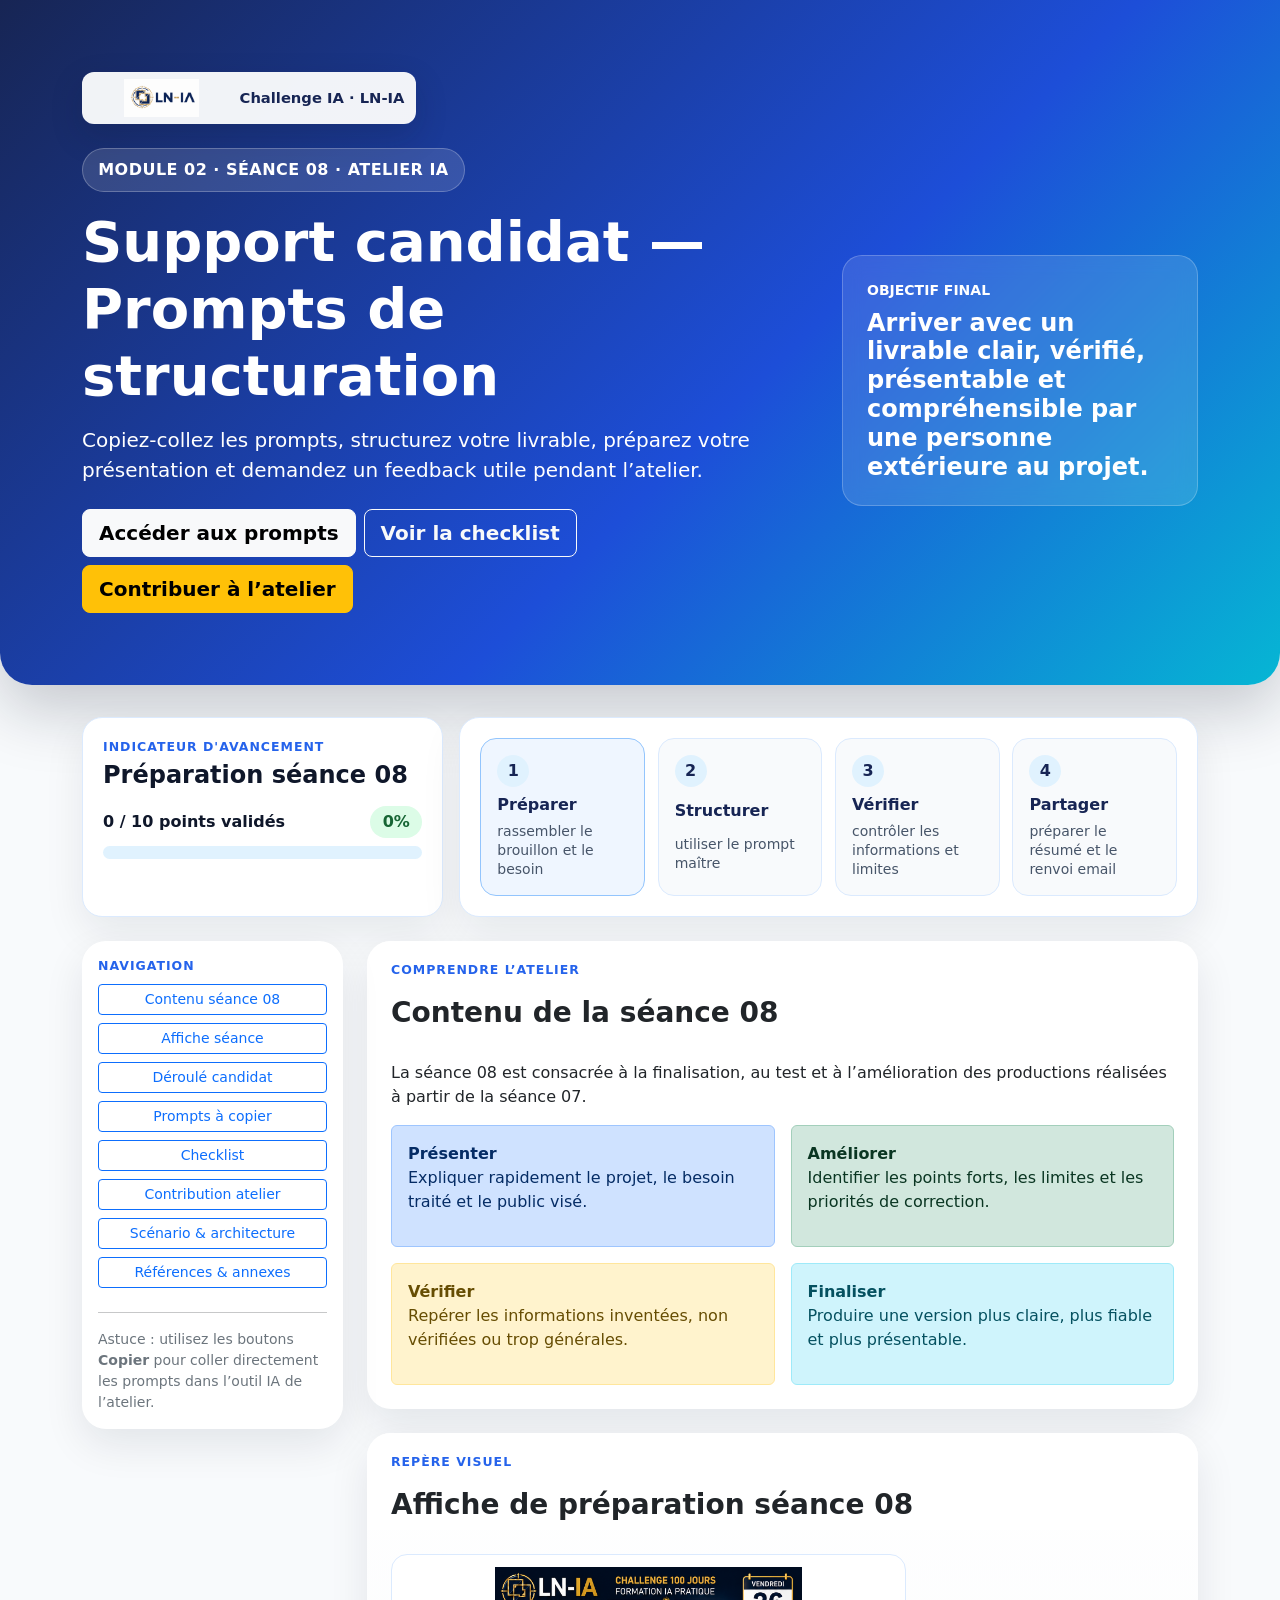
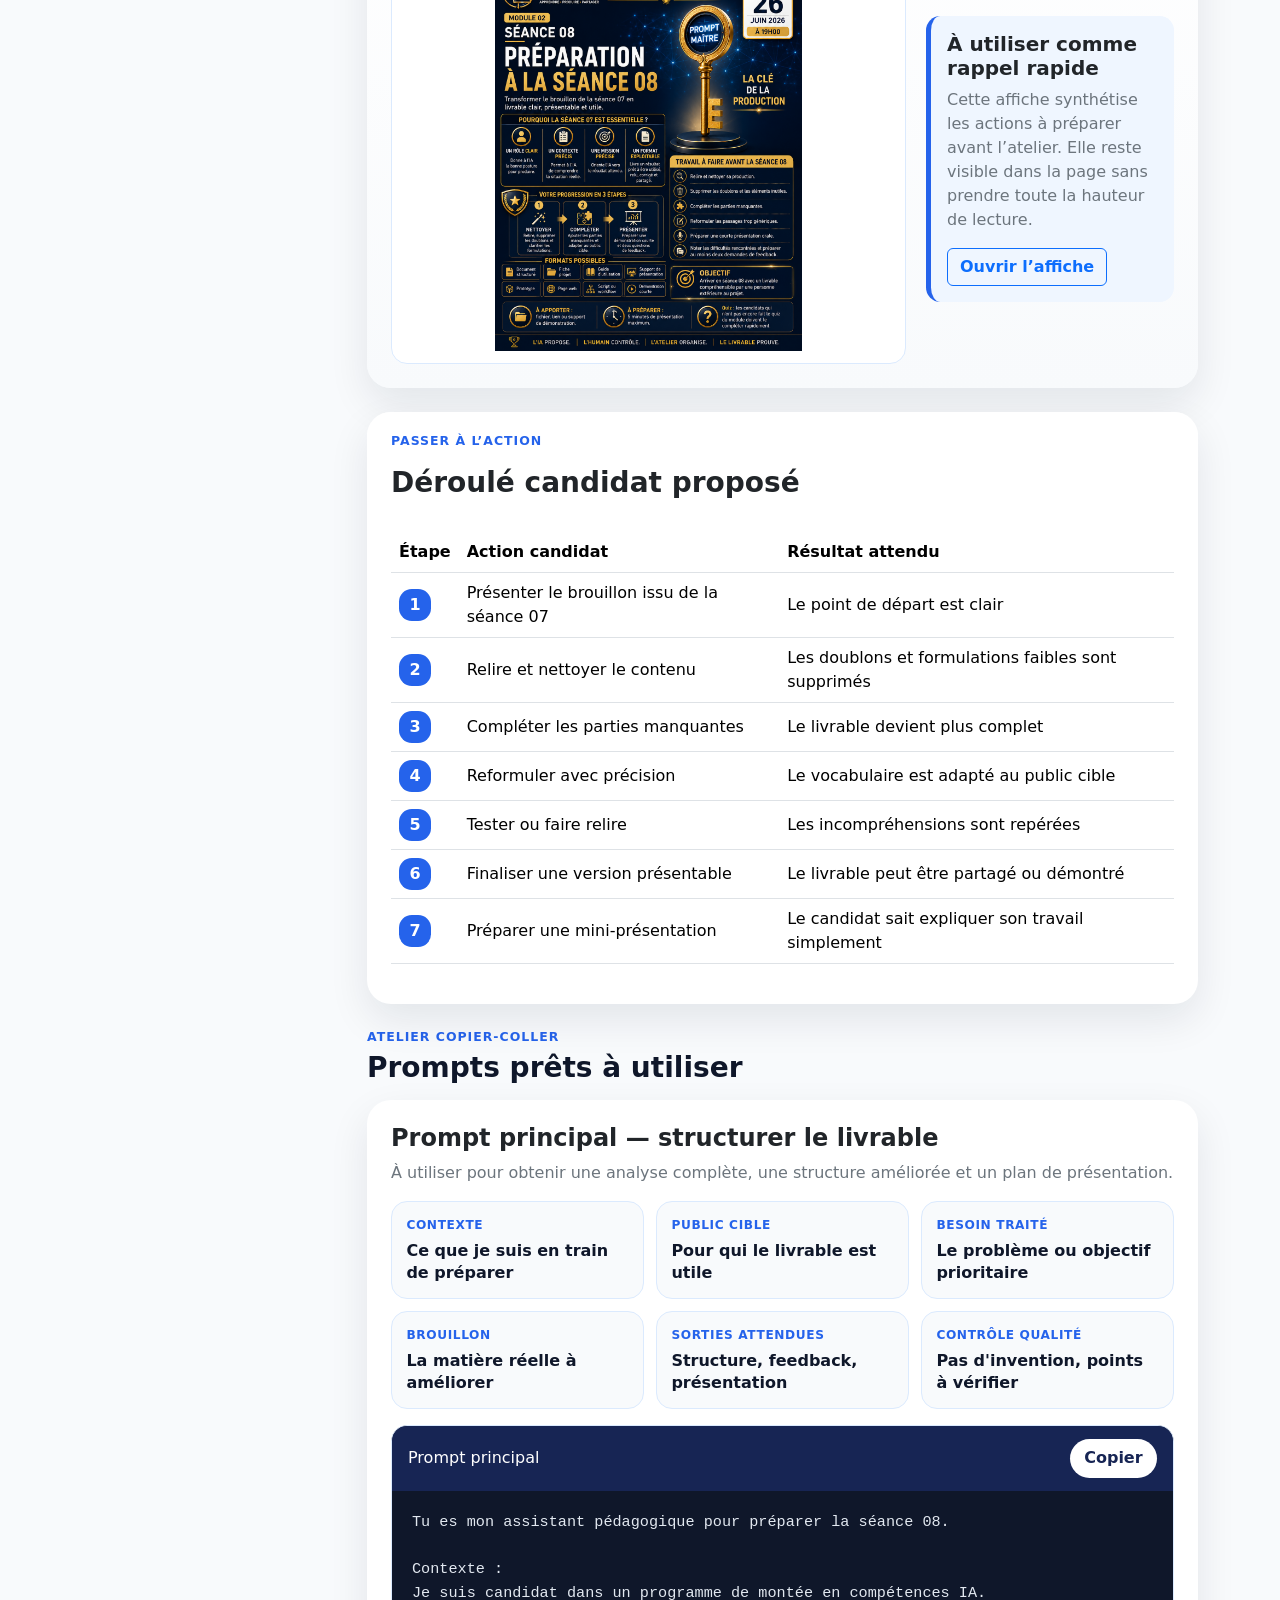
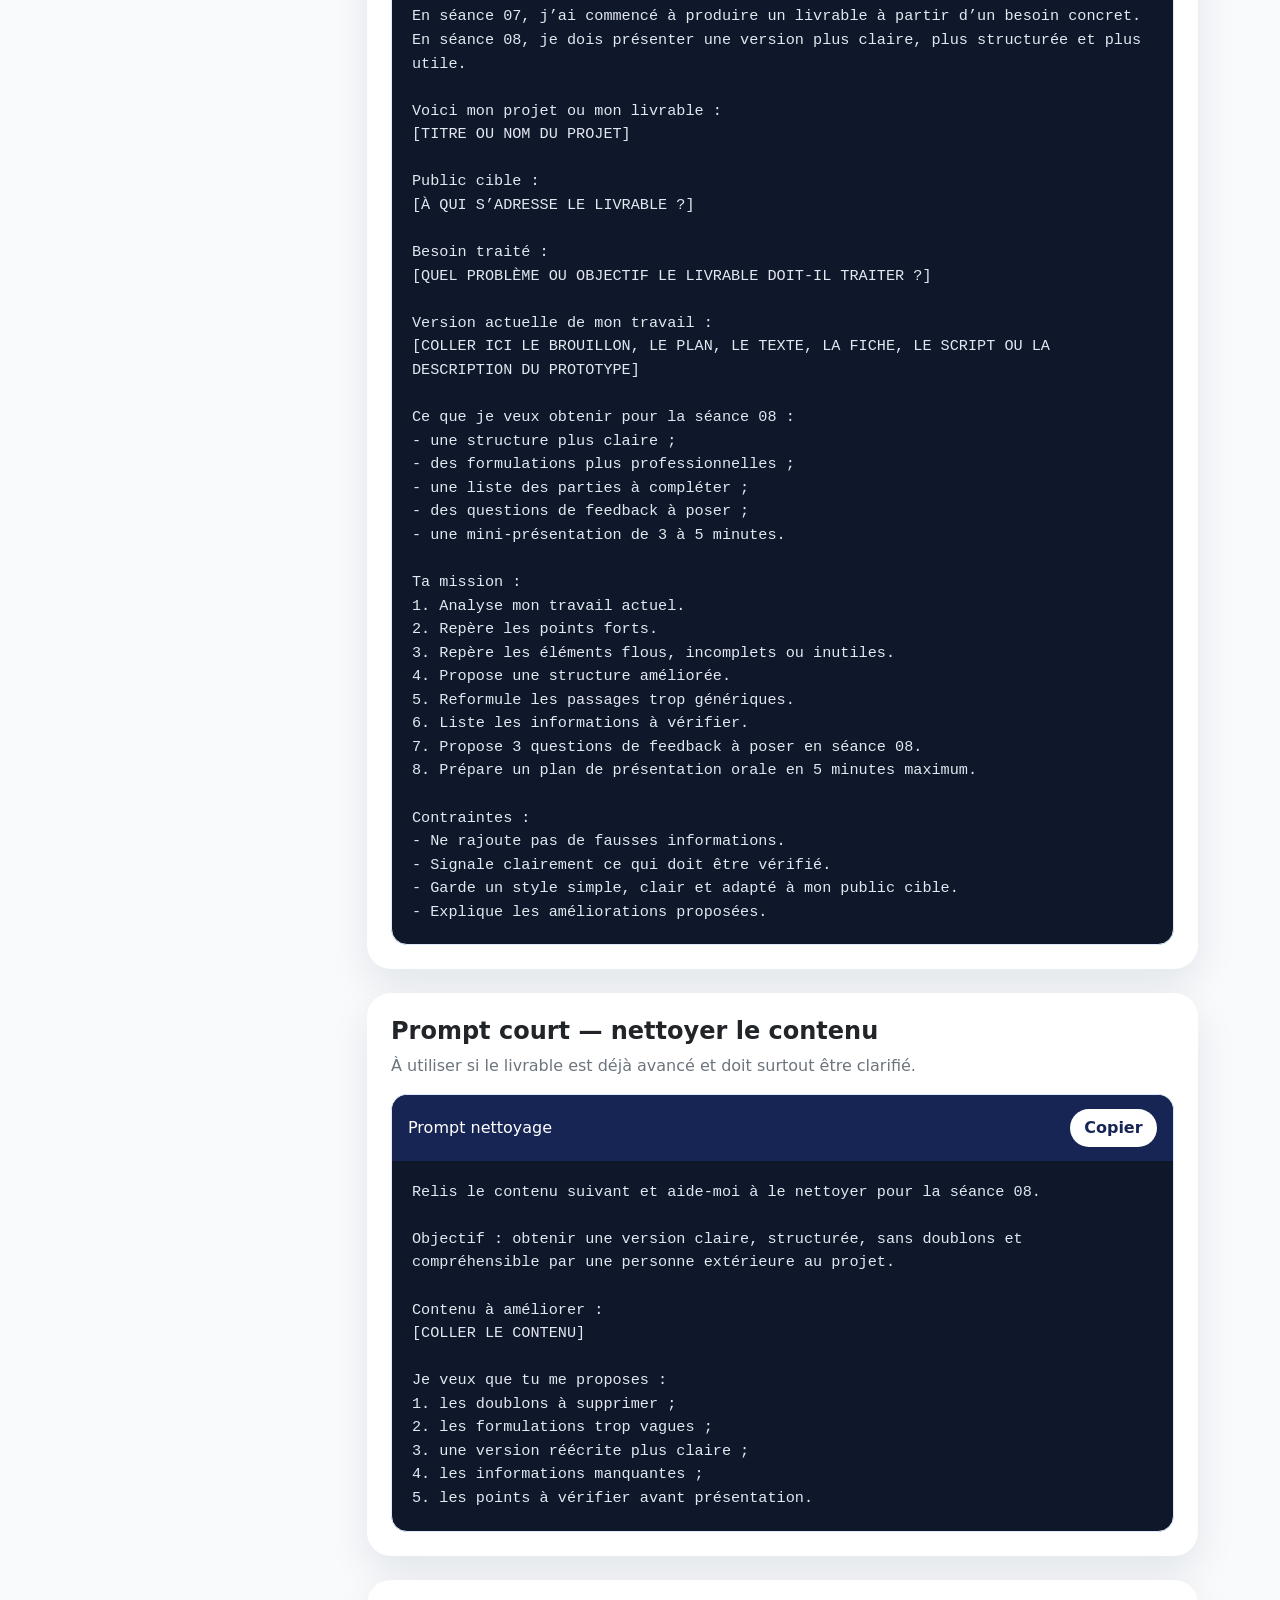
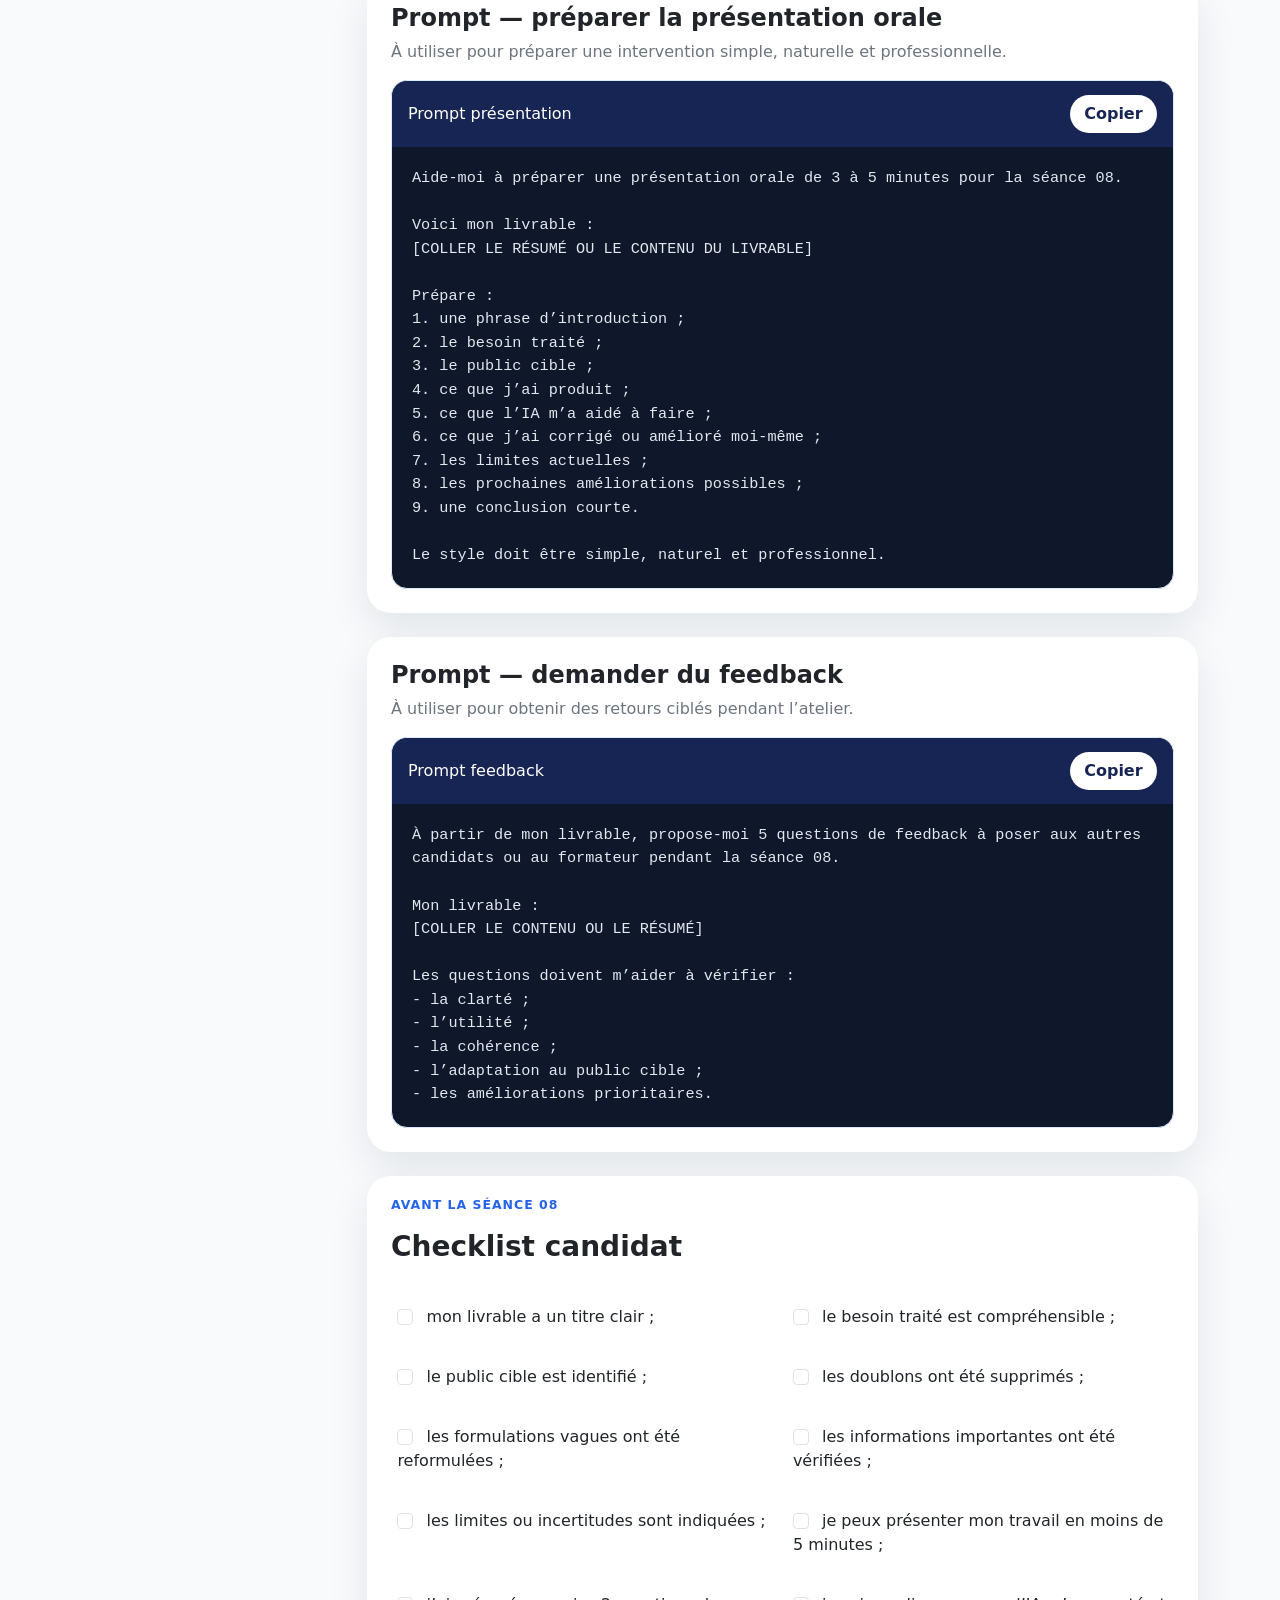
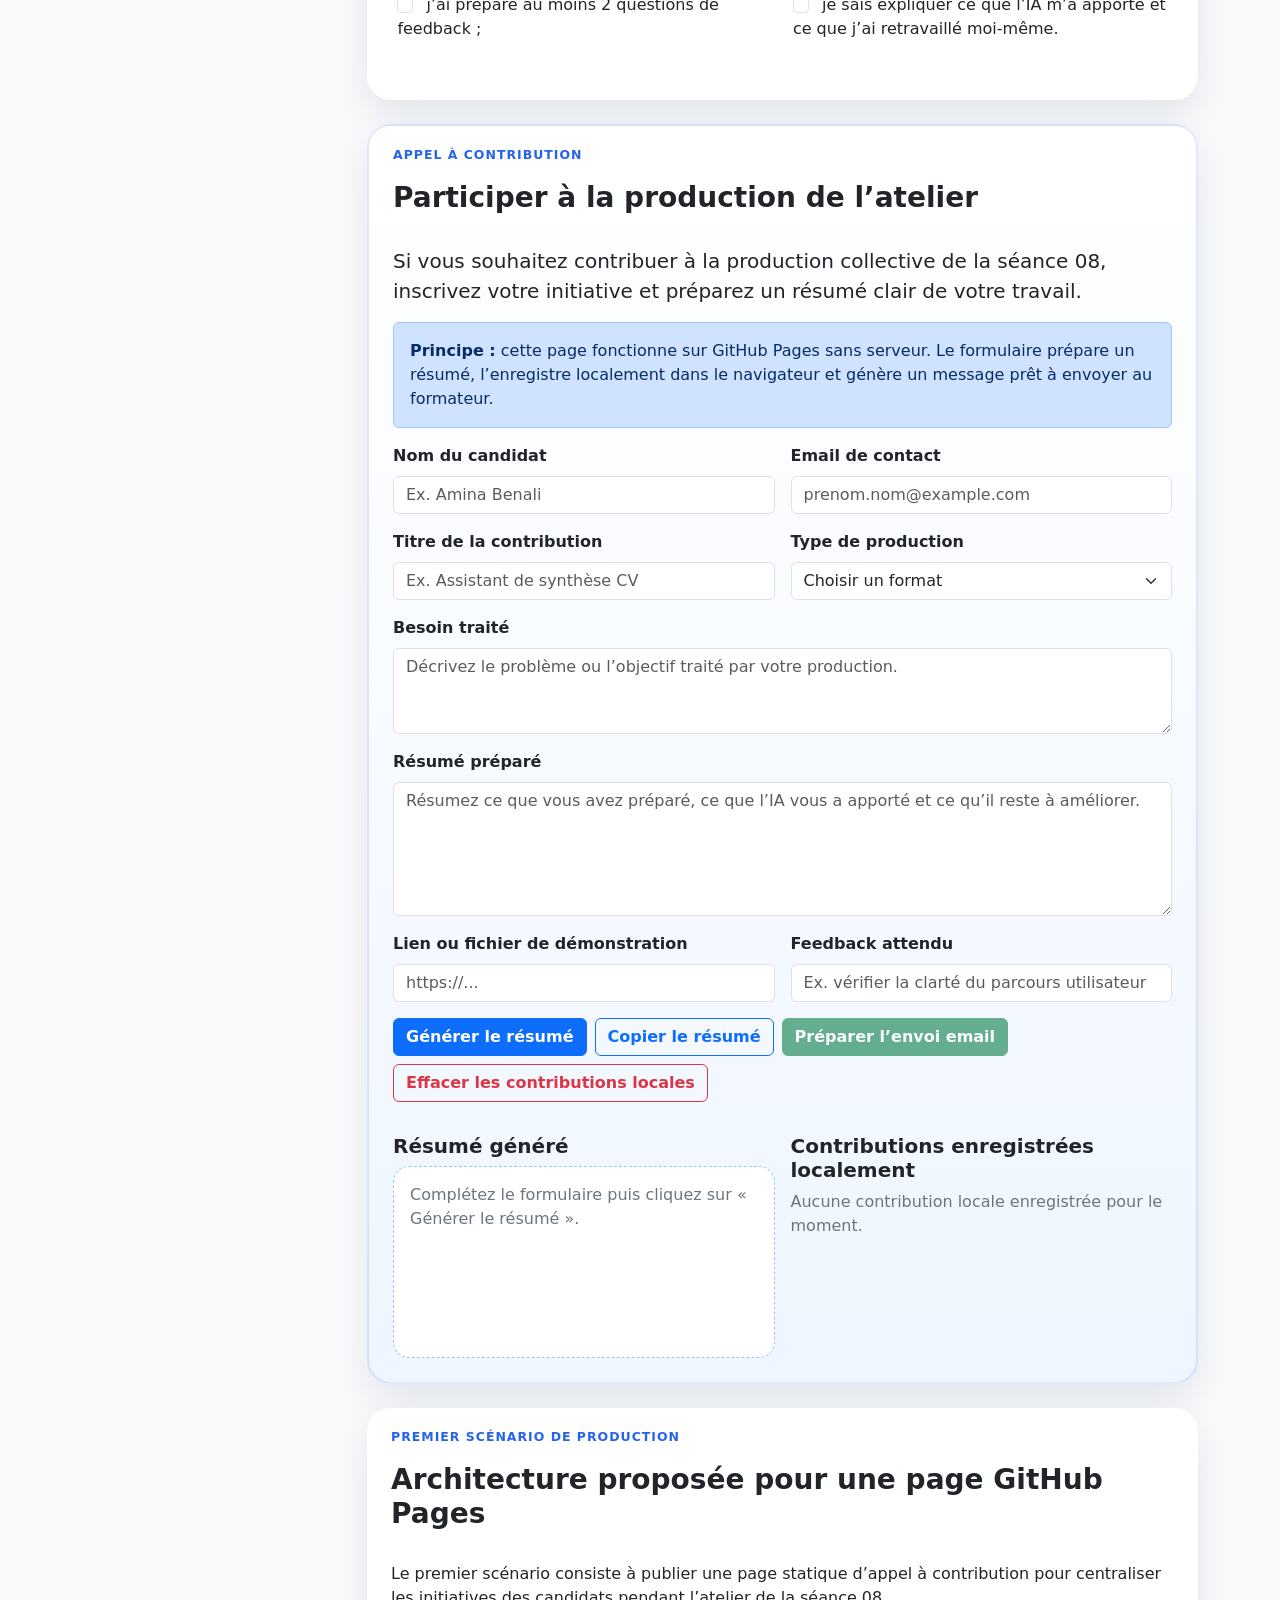
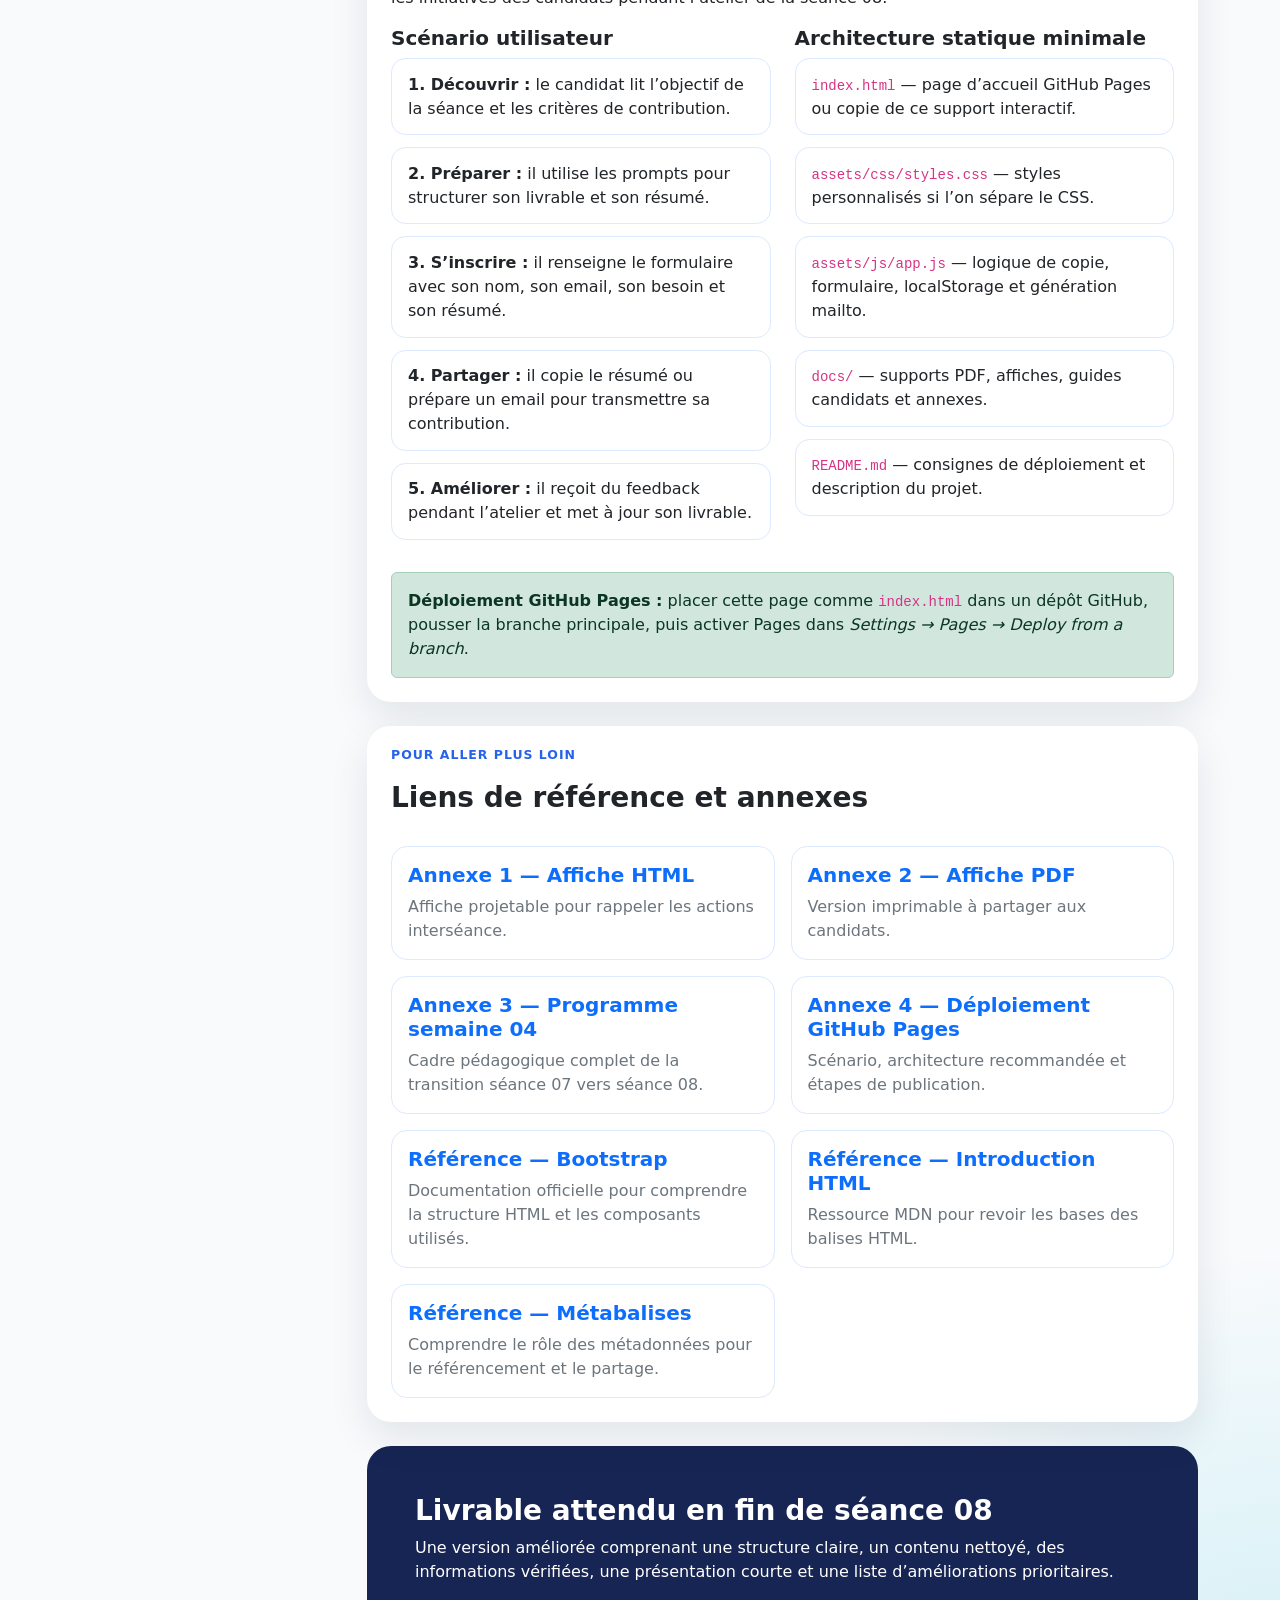
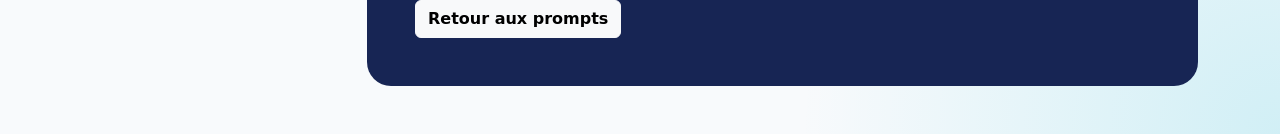
==== index.html @ cbd8a34f "Integre l'affiche dans le site" ====
<!doctype html>
<html lang="fr">
<head>
  <meta charset="utf-8">
  <meta name="viewport" content="width=device-width, initial-scale=1">
  <title>Support séance 08 — Prompts de structuration candidat</title>
  <meta name="description" content="Support candidat pour la séance 08 : prompts IA à copier-coller, checklist, déroulé de l’atelier, références et annexes pour structurer un livrable clair et présentable.">
  <meta name="keywords" content="séance 08, prompt IA, structuration candidat, atelier IA, livrable, pédagogie, Bootstrap, feedback, présentation orale">
  <meta name="author" content="Challenge IA — Programme pédagogique Module 02">
  <meta name="robots" content="index, follow">
  <meta property="og:title" content="Support séance 08 — Prompts de structuration candidat">
  <meta property="og:description" content="Prompts IA, boutons copier-coller, checklist et annexes pour préparer la séance 08.">
  <meta property="og:type" content="article">
  <meta property="og:locale" content="fr_FR">
  <meta name="twitter:card" content="summary_large_image">
  <meta name="theme-color" content="#172554">
  <link rel="canonical" href="index.html">
  <link href="https://cdn.jsdelivr.net/npm/bootstrap@5.3.3/dist/css/bootstrap.min.css" rel="stylesheet">
  <link rel="stylesheet" href="assets/css/styles.css">
</head>
<body>
  <header class="hero py-5 mb-5">
    <div class="container py-lg-4">
      <div class="brand-strip mb-4">
        <img class="brand-logo" src="assets/img/logo-LN-IA.png" alt="LN-IA">
        <span class="brand-label">Challenge IA · LN-IA</span>
      </div>
      <div class="row align-items-center g-4">
        <div class="col-lg-8">
          <span class="hero-badge mb-3">Module 02 · Séance 08 · Atelier IA</span>
          <h1 class="display-4 fw-black fw-bold mb-3">Support candidat — Prompts de structuration</h1>
          <p class="lead mb-4">Copiez-collez les prompts, structurez votre livrable, préparez votre présentation et demandez un feedback utile pendant l’atelier.</p>
          <div class="d-flex flex-wrap gap-2">
            <a class="btn btn-light btn-lg fw-bold" href="#prompts">Accéder aux prompts</a>
            <a class="btn btn-outline-light btn-lg fw-bold" href="#checklist">Voir la checklist</a>
            <a class="btn btn-warning btn-lg fw-bold" href="#contribution">Contribuer à l’atelier</a>
          </div>
        </div>
        <div class="col-lg-4">
          <div class="glass-card p-4">
            <p class="text-uppercase fw-bold small mb-2">Objectif final</p>
            <p class="h4 fw-bold mb-0">Arriver avec un livrable clair, vérifié, présentable et compréhensible par une personne extérieure au projet.</p>
          </div>
        </div>
      </div>
    </div>
  </header>

  <main class="container pb-5">
    <section class="progress-dashboard mb-4" aria-labelledby="progress-title">
      <div class="row g-3 align-items-stretch">
        <div class="col-lg-4">
          <div class="progress-panel h-100">
            <p class="section-kicker mb-1">Indicateur d'avancement</p>
            <h2 id="progress-title" class="h4 fw-bold mb-3">Préparation séance 08</h2>
            <div class="d-flex align-items-center justify-content-between gap-3 mb-2">
              <span class="fw-bold" id="progressLabel">0 / 10 points validés</span>
              <span class="progress-percent" id="progressPercent">0%</span>
            </div>
            <div class="progress" role="progressbar" aria-label="Progression checklist" aria-valuenow="0" aria-valuemin="0" aria-valuemax="100">
              <div class="progress-bar" id="progressBar" style="width: 0%"></div>
            </div>
          </div>
        </div>
        <div class="col-lg-8">
          <div class="milestone-grid h-100">
            <div class="milestone-card is-active">
              <span>1</span>
              <strong>Préparer</strong>
              <small>rassembler le brouillon et le besoin</small>
            </div>
            <div class="milestone-card">
              <span>2</span>
              <strong>Structurer</strong>
              <small>utiliser le prompt maître</small>
            </div>
            <div class="milestone-card">
              <span>3</span>
              <strong>Vérifier</strong>
              <small>contrôler les informations et limites</small>
            </div>
            <div class="milestone-card">
              <span>4</span>
              <strong>Partager</strong>
              <small>préparer le résumé et le renvoi email</small>
            </div>
          </div>
        </div>
      </div>
    </section>

    <div class="row g-4">
      <aside class="col-lg-3">
        <nav class="sticky-nav card section-card p-3" aria-label="Navigation du support">
          <p class="section-kicker mb-2">Navigation</p>
          <a class="btn btn-sm btn-outline-primary w-100 mb-2" href="#contenu">Contenu séance 08</a>
          <a class="btn btn-sm btn-outline-primary w-100 mb-2" href="#affiche">Affiche séance</a>
          <a class="btn btn-sm btn-outline-primary w-100 mb-2" href="#deroule">Déroulé candidat</a>
          <a class="btn btn-sm btn-outline-primary w-100 mb-2" href="#prompts">Prompts à copier</a>
          <a class="btn btn-sm btn-outline-primary w-100 mb-2" href="#checklist">Checklist</a>
          <a class="btn btn-sm btn-outline-primary w-100 mb-2" href="#contribution">Contribution atelier</a>
          <a class="btn btn-sm btn-outline-primary w-100 mb-2" href="#architecture">Scénario & architecture</a>
          <a class="btn btn-sm btn-outline-primary w-100 mb-2" href="#annexes">Références & annexes</a>
          <hr>
          <p class="small text-secondary mb-0">Astuce : utilisez les boutons <strong>Copier</strong> pour coller directement les prompts dans l’outil IA de l’atelier.</p>
        </nav>
      </aside>

      <div class="col-lg-9">
        <section id="contenu" class="card section-card mb-4">
          <div class="card-header">
            <p class="section-kicker">Comprendre l’atelier</p>
            <h2 class="h3 fw-bold">Contenu de la séance 08</h2>
          </div>
          <div class="card-body p-4">
            <p>La séance 08 est consacrée à la finalisation, au test et à l’amélioration des productions réalisées à partir de la séance 07.</p>
            <div class="row g-3">
              <div class="col-md-6"><div class="alert alert-primary h-100"><strong>Présenter</strong><br>Expliquer rapidement le projet, le besoin traité et le public visé.</div></div>
              <div class="col-md-6"><div class="alert alert-success h-100"><strong>Améliorer</strong><br>Identifier les points forts, les limites et les priorités de correction.</div></div>
              <div class="col-md-6"><div class="alert alert-warning h-100"><strong>Vérifier</strong><br>Repérer les informations inventées, non vérifiées ou trop générales.</div></div>
              <div class="col-md-6"><div class="alert alert-info h-100"><strong>Finaliser</strong><br>Produire une version plus claire, plus fiable et plus présentable.</div></div>
            </div>
          </div>
        </section>

        <section id="affiche" class="card section-card poster-section mb-4">
          <div class="card-header">
            <p class="section-kicker">Repère visuel</p>
            <h2 class="h3 fw-bold">Affiche de préparation séance 08</h2>
          </div>
          <div class="card-body p-4">
            <div class="poster-layout">
              <figure class="poster-frame mb-0">
                <img src="assets/img/affiche-preparation-seance-08.png" alt="Affiche de préparation de la séance 08">
              </figure>
              <div class="poster-notes">
                <h3 class="h5 fw-bold">À utiliser comme rappel rapide</h3>
                <p class="mb-3 text-secondary">Cette affiche synthétise les actions à préparer avant l’atelier. Elle reste visible dans la page sans prendre toute la hauteur de lecture.</p>
                <a class="btn btn-outline-primary fw-bold" href="assets/img/affiche-preparation-seance-08.png" target="_blank" rel="noopener noreferrer">Ouvrir l’affiche</a>
              </div>
            </div>
          </div>
        </section>

        <section id="deroule" class="card section-card mb-4">
          <div class="card-header">
            <p class="section-kicker">Passer à l’action</p>
            <h2 class="h3 fw-bold">Déroulé candidat proposé</h2>
          </div>
          <div class="card-body p-4">
            <div class="table-responsive">
              <table class="table table-hover align-middle">
                <thead>
                  <tr><th>Étape</th><th>Action candidat</th><th>Résultat attendu</th></tr>
                </thead>
                <tbody>
                  <tr><td><span class="step-number">1</span></td><td>Présenter le brouillon issu de la séance 07</td><td>Le point de départ est clair</td></tr>
                  <tr><td><span class="step-number">2</span></td><td>Relire et nettoyer le contenu</td><td>Les doublons et formulations faibles sont supprimés</td></tr>
                  <tr><td><span class="step-number">3</span></td><td>Compléter les parties manquantes</td><td>Le livrable devient plus complet</td></tr>
                  <tr><td><span class="step-number">4</span></td><td>Reformuler avec précision</td><td>Le vocabulaire est adapté au public cible</td></tr>
                  <tr><td><span class="step-number">5</span></td><td>Tester ou faire relire</td><td>Les incompréhensions sont repérées</td></tr>
                  <tr><td><span class="step-number">6</span></td><td>Finaliser une version présentable</td><td>Le livrable peut être partagé ou démontré</td></tr>
                  <tr><td><span class="step-number">7</span></td><td>Préparer une mini-présentation</td><td>Le candidat sait expliquer son travail simplement</td></tr>
                </tbody>
              </table>
            </div>
          </div>
        </section>

        <section id="prompts" class="mb-4">
          <div class="d-flex align-items-end justify-content-between gap-3 mb-3">
            <div>
              <p class="section-kicker mb-1">Atelier copier-coller</p>
              <h2 class="h3 fw-bold mb-0">Prompts prêts à utiliser</h2>
            </div>
          </div>

          <article class="card section-card mb-4">
            <div class="card-body p-4">
              <h3 class="h4 fw-bold">Prompt principal — structurer le livrable</h3>
              <p class="text-secondary">À utiliser pour obtenir une analyse complète, une structure améliorée et un plan de présentation.</p>
              <div class="master-prompt-guide mb-3" aria-label="Repères du prompt maître">
                <div><span>Contexte</span><strong>Ce que je suis en train de préparer</strong></div>
                <div><span>Public cible</span><strong>Pour qui le livrable est utile</strong></div>
                <div><span>Besoin traité</span><strong>Le problème ou objectif prioritaire</strong></div>
                <div><span>Brouillon</span><strong>La matière réelle à améliorer</strong></div>
                <div><span>Sorties attendues</span><strong>Structure, feedback, présentation</strong></div>
                <div><span>Contrôle qualité</span><strong>Pas d'invention, points à vérifier</strong></div>
              </div>
              <div class="prompt-box">
                <div class="prompt-toolbar"><span>Prompt principal</span><button class="copy-btn" data-copy-target="prompt-principal">Copier</button></div>
                <pre id="prompt-principal">Tu es mon assistant pédagogique pour préparer la séance 08.

Contexte :
Je suis candidat dans un programme de montée en compétences IA.
En séance 07, j’ai commencé à produire un livrable à partir d’un besoin concret.
En séance 08, je dois présenter une version plus claire, plus structurée et plus utile.

Voici mon projet ou mon livrable :
[TITRE OU NOM DU PROJET]

Public cible :
[À QUI S’ADRESSE LE LIVRABLE ?]

Besoin traité :
[QUEL PROBLÈME OU OBJECTIF LE LIVRABLE DOIT-IL TRAITER ?]

Version actuelle de mon travail :
[COLLER ICI LE BROUILLON, LE PLAN, LE TEXTE, LA FICHE, LE SCRIPT OU LA DESCRIPTION DU PROTOTYPE]

Ce que je veux obtenir pour la séance 08 :
- une structure plus claire ;
- des formulations plus professionnelles ;
- une liste des parties à compléter ;
- des questions de feedback à poser ;
- une mini-présentation de 3 à 5 minutes.

Ta mission :
1. Analyse mon travail actuel.
2. Repère les points forts.
3. Repère les éléments flous, incomplets ou inutiles.
4. Propose une structure améliorée.
5. Reformule les passages trop génériques.
6. Liste les informations à vérifier.
7. Propose 3 questions de feedback à poser en séance 08.
8. Prépare un plan de présentation orale en 5 minutes maximum.

Contraintes :
- Ne rajoute pas de fausses informations.
- Signale clairement ce qui doit être vérifié.
- Garde un style simple, clair et adapté à mon public cible.
- Explique les améliorations proposées.</pre>
              </div>
            </div>
          </article>

          <article class="card section-card mb-4">
            <div class="card-body p-4">
              <h3 class="h4 fw-bold">Prompt court — nettoyer le contenu</h3>
              <p class="text-secondary">À utiliser si le livrable est déjà avancé et doit surtout être clarifié.</p>
              <div class="prompt-box">
                <div class="prompt-toolbar"><span>Prompt nettoyage</span><button class="copy-btn" data-copy-target="prompt-nettoyage">Copier</button></div>
                <pre id="prompt-nettoyage">Relis le contenu suivant et aide-moi à le nettoyer pour la séance 08.

Objectif : obtenir une version claire, structurée, sans doublons et compréhensible par une personne extérieure au projet.

Contenu à améliorer :
[COLLER LE CONTENU]

Je veux que tu me proposes :
1. les doublons à supprimer ;
2. les formulations trop vagues ;
3. une version réécrite plus claire ;
4. les informations manquantes ;
5. les points à vérifier avant présentation.</pre>
              </div>
            </div>
          </article>

          <article class="card section-card mb-4">
            <div class="card-body p-4">
              <h3 class="h4 fw-bold">Prompt — préparer la présentation orale</h3>
              <p class="text-secondary">À utiliser pour préparer une intervention simple, naturelle et professionnelle.</p>
              <div class="prompt-box">
                <div class="prompt-toolbar"><span>Prompt présentation</span><button class="copy-btn" data-copy-target="prompt-presentation">Copier</button></div>
                <pre id="prompt-presentation">Aide-moi à préparer une présentation orale de 3 à 5 minutes pour la séance 08.

Voici mon livrable :
[COLLER LE RÉSUMÉ OU LE CONTENU DU LIVRABLE]

Prépare :
1. une phrase d’introduction ;
2. le besoin traité ;
3. le public cible ;
4. ce que j’ai produit ;
5. ce que l’IA m’a aidé à faire ;
6. ce que j’ai corrigé ou amélioré moi-même ;
7. les limites actuelles ;
8. les prochaines améliorations possibles ;
9. une conclusion courte.

Le style doit être simple, naturel et professionnel.</pre>
              </div>
            </div>
          </article>

          <article class="card section-card mb-4">
            <div class="card-body p-4">
              <h3 class="h4 fw-bold">Prompt — demander du feedback</h3>
              <p class="text-secondary">À utiliser pour obtenir des retours ciblés pendant l’atelier.</p>
              <div class="prompt-box">
                <div class="prompt-toolbar"><span>Prompt feedback</span><button class="copy-btn" data-copy-target="prompt-feedback">Copier</button></div>
                <pre id="prompt-feedback">À partir de mon livrable, propose-moi 5 questions de feedback à poser aux autres candidats ou au formateur pendant la séance 08.

Mon livrable :
[COLLER LE CONTENU OU LE RÉSUMÉ]

Les questions doivent m’aider à vérifier :
- la clarté ;
- l’utilité ;
- la cohérence ;
- l’adaptation au public cible ;
- les améliorations prioritaires.</pre>
              </div>
            </div>
          </article>
        </section>

        <section id="checklist" class="card section-card mb-4">
          <div class="card-header">
            <p class="section-kicker">Avant la séance 08</p>
            <h2 class="h3 fw-bold">Checklist candidat</h2>
          </div>
          <div class="card-body p-4">
            <ul class="checklist list-unstyled row g-2">
              <li class="col-md-6"><input class="form-check-input me-2" type="checkbox" data-progress-check> mon livrable a un titre clair ;</li>
              <li class="col-md-6"><input class="form-check-input me-2" type="checkbox" data-progress-check> le besoin traité est compréhensible ;</li>
              <li class="col-md-6"><input class="form-check-input me-2" type="checkbox" data-progress-check> le public cible est identifié ;</li>
              <li class="col-md-6"><input class="form-check-input me-2" type="checkbox" data-progress-check> les doublons ont été supprimés ;</li>
              <li class="col-md-6"><input class="form-check-input me-2" type="checkbox" data-progress-check> les formulations vagues ont été reformulées ;</li>
              <li class="col-md-6"><input class="form-check-input me-2" type="checkbox" data-progress-check> les informations importantes ont été vérifiées ;</li>
              <li class="col-md-6"><input class="form-check-input me-2" type="checkbox" data-progress-check> les limites ou incertitudes sont indiquées ;</li>
              <li class="col-md-6"><input class="form-check-input me-2" type="checkbox" data-progress-check> je peux présenter mon travail en moins de 5 minutes ;</li>
              <li class="col-md-6"><input class="form-check-input me-2" type="checkbox" data-progress-check> j’ai préparé au moins 2 questions de feedback ;</li>
              <li class="col-md-6"><input class="form-check-input me-2" type="checkbox" data-progress-check> je sais expliquer ce que l’IA m’a apporté et ce que j’ai retravaillé moi-même.</li>
            </ul>
          </div>
        </section>


        <section id="contribution" class="card section-card contribution-panel mb-4">
          <div class="card-header">
            <p class="section-kicker">Appel à contribution</p>
            <h2 class="h3 fw-bold">Participer à la production de l’atelier</h2>
          </div>
          <div class="card-body p-4">
            <p class="lead">Si vous souhaitez contribuer à la production collective de la séance 08, inscrivez votre initiative et préparez un résumé clair de votre travail.</p>
            <div class="alert alert-primary" role="note">
              <strong>Principe :</strong> cette page fonctionne sur GitHub Pages sans serveur. Le formulaire prépare un résumé, l’enregistre localement dans le navigateur et génère un message prêt à envoyer au formateur.
            </div>
            <form id="contributionForm" class="row g-3">
              <div class="col-md-6">
                <label class="form-label fw-bold" for="candidateName">Nom du candidat</label>
                <input class="form-control" id="candidateName" name="candidateName" type="text" placeholder="Ex. Amina Benali" required>
              </div>
              <div class="col-md-6">
                <label class="form-label fw-bold" for="candidateEmail">Email de contact</label>
                <input class="form-control" id="candidateEmail" name="candidateEmail" type="email" placeholder="prenom.nom@example.com" required>
              </div>
              <div class="col-md-6">
                <label class="form-label fw-bold" for="projectTitle">Titre de la contribution</label>
                <input class="form-control" id="projectTitle" name="projectTitle" type="text" placeholder="Ex. Assistant de synthèse CV" required>
              </div>
              <div class="col-md-6">
                <label class="form-label fw-bold" for="projectType">Type de production</label>
                <select class="form-select" id="projectType" name="projectType" required>
                  <option value="">Choisir un format</option>
                  <option>Document structuré</option>
                  <option>Fiche projet</option>
                  <option>Guide d’utilisation</option>
                  <option>Support de présentation</option>
                  <option>Prototype web</option>
                  <option>Script ou workflow</option>
                  <option>Démonstration courte</option>
                </select>
              </div>
              <div class="col-12">
                <label class="form-label fw-bold" for="projectNeed">Besoin traité</label>
                <textarea class="form-control" id="projectNeed" name="projectNeed" rows="3" placeholder="Décrivez le problème ou l’objectif traité par votre production." required></textarea>
              </div>
              <div class="col-12">
                <label class="form-label fw-bold" for="projectSummary">Résumé préparé</label>
                <textarea class="form-control" id="projectSummary" name="projectSummary" rows="5" placeholder="Résumez ce que vous avez préparé, ce que l’IA vous a apporté et ce qu’il reste à améliorer." required></textarea>
              </div>
              <div class="col-md-6">
                <label class="form-label fw-bold" for="projectLink">Lien ou fichier de démonstration</label>
                <input class="form-control" id="projectLink" name="projectLink" type="url" placeholder="https://...">
              </div>
              <div class="col-md-6">
                <label class="form-label fw-bold" for="feedbackAsk">Feedback attendu</label>
                <input class="form-control" id="feedbackAsk" name="feedbackAsk" type="text" placeholder="Ex. vérifier la clarté du parcours utilisateur" required>
              </div>
              <div class="col-12 d-flex flex-wrap gap-2">
                <button class="btn btn-primary fw-bold" type="submit">Générer le résumé</button>
                <button class="btn btn-outline-primary fw-bold" id="copyContribution" type="button">Copier le résumé</button>
                <a class="btn btn-success fw-bold disabled" id="sendContribution" href="#" aria-disabled="true">Préparer l’envoi email</a>
                <button class="btn btn-outline-danger fw-bold" id="clearContributions" type="button">Effacer les contributions locales</button>
              </div>
            </form>
            <div class="row g-3 mt-3">
              <div class="col-lg-6">
                <h3 class="h5 fw-bold">Résumé généré</h3>
                <div id="contributionPreview" class="summary-preview p-3 text-secondary">Complétez le formulaire puis cliquez sur « Générer le résumé ».</div>
              </div>
              <div class="col-lg-6">
                <h3 class="h5 fw-bold">Contributions enregistrées localement</h3>
                <div id="contributionList" class="d-grid gap-2"></div>
              </div>
            </div>
          </div>
        </section>

        <section id="architecture" class="card section-card mb-4">
          <div class="card-header">
            <p class="section-kicker">Premier scénario de production</p>
            <h2 class="h3 fw-bold">Architecture proposée pour une page GitHub Pages</h2>
          </div>
          <div class="card-body p-4">
            <p>Le premier scénario consiste à publier une page statique d’appel à contribution pour centraliser les initiatives des candidats pendant l’atelier de la séance 08.</p>
            <div class="row g-4">
              <div class="col-lg-6">
                <h3 class="h5 fw-bold">Scénario utilisateur</h3>
                <ol class="architecture-list list-unstyled">
                  <li><strong>1. Découvrir :</strong> le candidat lit l’objectif de la séance et les critères de contribution.</li>
                  <li><strong>2. Préparer :</strong> il utilise les prompts pour structurer son livrable et son résumé.</li>
                  <li><strong>3. S’inscrire :</strong> il renseigne le formulaire avec son nom, son email, son besoin et son résumé.</li>
                  <li><strong>4. Partager :</strong> il copie le résumé ou prépare un email pour transmettre sa contribution.</li>
                  <li><strong>5. Améliorer :</strong> il reçoit du feedback pendant l’atelier et met à jour son livrable.</li>
                </ol>
              </div>
              <div class="col-lg-6">
                <h3 class="h5 fw-bold">Architecture statique minimale</h3>
                <ul class="architecture-list list-unstyled">
                  <li><code>index.html</code> — page d’accueil GitHub Pages ou copie de ce support interactif.</li>
                  <li><code>assets/css/styles.css</code> — styles personnalisés si l’on sépare le CSS.</li>
                  <li><code>assets/js/app.js</code> — logique de copie, formulaire, localStorage et génération mailto.</li>
                  <li><code>docs/</code> — supports PDF, affiches, guides candidats et annexes.</li>
                  <li><code>README.md</code> — consignes de déploiement et description du projet.</li>
                </ul>
              </div>
            </div>
            <div class="alert alert-success mt-3 mb-0">
              <strong>Déploiement GitHub Pages :</strong> placer cette page comme <code>index.html</code> dans un dépôt GitHub, pousser la branche principale, puis activer Pages dans <em>Settings → Pages → Deploy from a branch</em>.
            </div>
          </div>
        </section>

        <section id="annexes" class="card section-card mb-4">
          <div class="card-header">
            <p class="section-kicker">Pour aller plus loin</p>
            <h2 class="h3 fw-bold">Liens de référence et annexes</h2>
          </div>
          <div class="card-body p-4">
            <div class="row g-3">
              <div class="col-md-6">
                <a class="link-card d-block p-3 text-decoration-none h-100" href="docs/affiche-preparation-seance-08.html">
                  <h3 class="h5 fw-bold">Annexe 1 — Affiche HTML</h3>
                  <p class="mb-0 text-secondary">Affiche projetable pour rappeler les actions interséance.</p>
                </a>
              </div>
              <div class="col-md-6">
                <a class="link-card d-block p-3 text-decoration-none h-100" href="docs/affiche-preparation-seance-08.pdf">
                  <h3 class="h5 fw-bold">Annexe 2 — Affiche PDF</h3>
                  <p class="mb-0 text-secondary">Version imprimable à partager aux candidats.</p>
                </a>
              </div>
              <div class="col-md-6">
                <a class="link-card d-block p-3 text-decoration-none h-100" href="docs/semaine-03&04-v1.md">
                  <h3 class="h5 fw-bold">Annexe 3 — Programme semaine 04</h3>
                  <p class="mb-0 text-secondary">Cadre pédagogique complet de la transition séance 07 vers séance 08.</p>
                </a>
              </div>
              <div class="col-md-6">
                <a class="link-card d-block p-3 text-decoration-none h-100" href="README.md">
                  <h3 class="h5 fw-bold">Annexe 4 — Déploiement GitHub Pages</h3>
                  <p class="mb-0 text-secondary">Scénario, architecture recommandée et étapes de publication.</p>
                </a>
              </div>
              <div class="col-md-6">
                <a class="link-card d-block p-3 text-decoration-none h-100" href="https://getbootstrap.com/docs/5.3/getting-started/introduction/" target="_blank" rel="noopener noreferrer">
                  <h3 class="h5 fw-bold">Référence — Bootstrap</h3>
                  <p class="mb-0 text-secondary">Documentation officielle pour comprendre la structure HTML et les composants utilisés.</p>
                </a>
              </div>
              <div class="col-md-6">
                <a class="link-card d-block p-3 text-decoration-none h-100" href="https://developer.mozilla.org/fr/docs/Learn/HTML/Introduction_to_HTML" target="_blank" rel="noopener noreferrer">
                  <h3 class="h5 fw-bold">Référence — Introduction HTML</h3>
                  <p class="mb-0 text-secondary">Ressource MDN pour revoir les bases des balises HTML.</p>
                </a>
              </div>
              <div class="col-md-6">
                <a class="link-card d-block p-3 text-decoration-none h-100" href="https://developer.mozilla.org/fr/docs/Learn/HTML/Introduction_to_HTML/The_head_metadata_in_HTML" target="_blank" rel="noopener noreferrer">
                  <h3 class="h5 fw-bold">Référence — Métabalises</h3>
                  <p class="mb-0 text-secondary">Comprendre le rôle des métadonnées pour le référencement et le partage.</p>
                </a>
              </div>
            </div>
          </div>
        </section>

        <section class="footer-cta p-4 p-lg-5">
          <h2 class="h3 fw-bold">Livrable attendu en fin de séance 08</h2>
          <p class="mb-3">Une version améliorée comprenant une structure claire, un contenu nettoyé, des informations vérifiées, une présentation courte et une liste d’améliorations prioritaires.</p>
          <a class="btn btn-light fw-bold" href="#prompts">Retour aux prompts</a>
        </section>
      </div>
    </div>
  </main>

  <div class="toast-container position-fixed bottom-0 end-0 p-3">
    <div id="copyToast" class="toast align-items-center text-bg-success border-0" role="status" aria-live="polite" aria-atomic="true">
      <div class="d-flex">
        <div class="toast-body">Prompt copié dans le presse-papiers.</div>
        <button type="button" class="btn-close btn-close-white me-2 m-auto" data-bs-dismiss="toast" aria-label="Fermer"></button>
      </div>
    </div>
  </div>

  <script src="https://cdn.jsdelivr.net/npm/bootstrap@5.3.3/dist/js/bootstrap.bundle.min.js"></script>
  <script src="assets/js/app.js"></script>
</body>
</html>
---- assets/css/styles.css ----
:root {
      --ctm-blue-dark: #172554;
      --ctm-blue: #2563eb;
      --ctm-cyan: #06b6d4;
      --ctm-green: #16a34a;
      --ctm-orange: #f97316;
      --ctm-purple: #7c3aed;
      --ctm-light: #f8fafc;
      --ctm-text: #0f172a;
    }

    body {
      background:
        radial-gradient(circle at top left, rgba(37, 99, 235, 0.18), transparent 34rem),
        radial-gradient(circle at bottom right, rgba(6, 182, 212, 0.16), transparent 30rem),
        var(--ctm-light);
      color: var(--ctm-text);
      font-family: system-ui, -apple-system, BlinkMacSystemFont, "Segoe UI", sans-serif;
    }

    .hero {
      background: linear-gradient(135deg, var(--ctm-blue-dark), #1d4ed8 58%, var(--ctm-cyan));
      color: white;
      border-radius: 0 0 2rem 2rem;
      box-shadow: 0 1.5rem 4rem rgba(15, 23, 42, 0.22);
    }

    .brand-strip {
      display: inline-flex;
      align-items: center;
      gap: 0.65rem;
      padding: 0.45rem 0.7rem;
      border-radius: 0.75rem;
      background: rgba(255, 255, 255, 0.94);
      color: var(--ctm-blue-dark);
      box-shadow: 0 0.75rem 2rem rgba(15, 23, 42, 0.18);
    }

    .brand-logo {
      width: min(8.5rem, 34vw);
      height: 2.35rem;
      object-fit: contain;
    }

    .brand-label {
      font-size: 0.92rem;
      font-weight: 900;
      white-space: nowrap;
    }

    .hero-badge {
      display: inline-flex;
      align-items: center;
      gap: 0.5rem;
      padding: 0.55rem 0.95rem;
      border: 1px solid rgba(255, 255, 255, 0.24);
      border-radius: 999px;
      background: rgba(255, 255, 255, 0.13);
      font-weight: 700;
      letter-spacing: 0.03em;
      text-transform: uppercase;
    }

    .progress-dashboard {
      margin-top: -2rem;
    }

    .progress-panel,
    .milestone-grid {
      border: 1px solid #dbeafe;
      border-radius: 1.25rem;
      background: #ffffff;
      box-shadow: 0 1rem 2.5rem rgba(15, 23, 42, 0.08);
      padding: 1.25rem;
    }

    .progress {
      height: 0.85rem;
      border-radius: 999px;
      background: #e0f2fe;
    }

    .progress-bar {
      background: linear-gradient(90deg, var(--ctm-blue), var(--ctm-green));
      border-radius: inherit;
      transition: width 0.25s ease;
    }

    .progress-percent {
      display: inline-grid;
      min-width: 3.25rem;
      place-items: center;
      border-radius: 999px;
      background: #dcfce7;
      color: #166534;
      font-weight: 900;
      padding: 0.25rem 0.65rem;
    }

    .milestone-grid {
      display: grid;
      grid-template-columns: repeat(4, minmax(0, 1fr));
      gap: 0.8rem;
    }

    .milestone-card {
      display: grid;
      gap: 0.35rem;
      min-height: 8.25rem;
      border: 1px solid #dbeafe;
      border-radius: 1rem;
      background: #f8fafc;
      padding: 1rem;
    }

    .milestone-card span {
      display: inline-grid;
      width: 2rem;
      height: 2rem;
      place-items: center;
      border-radius: 999px;
      background: #e0f2fe;
      color: var(--ctm-blue-dark);
      font-weight: 900;
    }

    .milestone-card strong {
      color: var(--ctm-blue-dark);
    }

    .milestone-card small {
      color: #475569;
      line-height: 1.35;
    }

    .milestone-card.is-active {
      border-color: #93c5fd;
      background: #eff6ff;
    }

    .glass-card {
      border: 1px solid rgba(255, 255, 255, 0.22);
      background: rgba(255, 255, 255, 0.12);
      border-radius: 1.25rem;
      backdrop-filter: blur(10px);
    }

    .sticky-nav {
      position: sticky;
      top: 1rem;
      z-index: 20;
    }

    .section-card {
      border: 0;
      border-radius: 1.5rem;
      box-shadow: 0 1rem 2.5rem rgba(15, 23, 42, 0.09);
      overflow: hidden;
    }

    .section-card .card-header {
      border: 0;
      background: white;
      padding: 1.25rem 1.5rem 0;
    }

    .section-kicker {
      color: var(--ctm-blue);
      font-size: 0.78rem;
      font-weight: 800;
      letter-spacing: 0.08em;
      text-transform: uppercase;
    }

    .step-number {
      display: inline-grid;
      place-items: center;
      width: 2rem;
      height: 2rem;
      border-radius: 0.8rem;
      background: var(--ctm-blue);
      color: white;
      font-weight: 900;
    }

    .poster-section {
      background: linear-gradient(180deg, #ffffff 0%, #f8fafc 100%);
    }

    .poster-layout {
      display: grid;
      grid-template-columns: minmax(0, 1.35fr) minmax(15rem, 0.65fr);
      gap: 1.25rem;
      align-items: center;
    }

    .poster-frame {
      display: grid;
      place-items: center;
      border: 1px solid #dbeafe;
      border-radius: 1rem;
      background: #ffffff;
      padding: 0.75rem;
      overflow: hidden;
    }

    .poster-frame img {
      display: block;
      width: 100%;
      max-height: 24rem;
      object-fit: contain;
    }

    .poster-notes {
      border-left: 0.35rem solid var(--ctm-blue);
      background: #eff6ff;
      border-radius: 0.9rem;
      padding: 1rem;
    }

    .prompt-box {
      position: relative;
      border: 1px solid #dbeafe;
      border-radius: 1rem;
      background: #0f172a;
      overflow: hidden;
    }

    .prompt-toolbar {
      display: flex;
      justify-content: space-between;
      align-items: center;
      gap: 1rem;
      padding: 0.85rem 1rem;
      background: #172554;
      color: white;
    }

    pre {
      margin: 0;
      padding: 1.25rem;
      color: #e2e8f0;
      white-space: pre-wrap;
      word-break: break-word;
      font-size: 0.95rem;
      line-height: 1.55;
    }

    .master-prompt-guide {
      display: grid;
      grid-template-columns: repeat(3, minmax(0, 1fr));
      gap: 0.75rem;
    }

    .master-prompt-guide div {
      min-height: 5.5rem;
      border: 1px solid #dbeafe;
      border-radius: 1rem;
      background: #f8fafc;
      padding: 0.9rem;
    }

    .master-prompt-guide span {
      display: block;
      color: var(--ctm-blue);
      font-size: 0.76rem;
      font-weight: 900;
      letter-spacing: 0.05em;
      text-transform: uppercase;
      margin-bottom: 0.35rem;
    }

    .master-prompt-guide strong {
      display: block;
      color: var(--ctm-text);
      line-height: 1.35;
    }

    .copy-btn {
      border: 0;
      border-radius: 999px;
      background: white;
      color: var(--ctm-blue-dark);
      font-weight: 800;
      padding: 0.45rem 0.9rem;
    }

    .copy-btn:hover,
    .copy-btn:focus {
      background: #dbeafe;
      color: var(--ctm-blue-dark);
    }

    .link-card {
      border: 1px solid #dbeafe;
      border-radius: 1rem;
      background: #ffffff;
      transition: transform 0.2s ease, box-shadow 0.2s ease;
    }

    .link-card:hover {
      transform: translateY(-3px);
      box-shadow: 0 1rem 2rem rgba(37, 99, 235, 0.12);
    }

    .checklist li {
      margin-bottom: 0.65rem;
      padding: 0.55rem 0.65rem;
      border-radius: 0.75rem;
      transition: background 0.2s ease;
    }

    .checklist li:has(input:checked) {
      background: #ecfdf5;
    }

    .footer-cta {
      background: var(--ctm-blue-dark);
      color: white;
      border-radius: 1.5rem;
    }

    .contribution-panel {
      border: 2px solid rgba(37, 99, 235, 0.14);
      background: linear-gradient(180deg, #ffffff 0%, #eff6ff 100%);
    }

    .architecture-list li {
      padding: 0.85rem 1rem;
      border: 1px solid #dbeafe;
      border-radius: 0.9rem;
      background: white;
      margin-bottom: 0.75rem;
    }

    .summary-preview {
      min-height: 12rem;
      border: 1px dashed #93c5fd;
      border-radius: 1rem;
      background: #ffffff;
      white-space: pre-wrap;
    }

    .submission-card {
      border-left: 0.35rem solid var(--ctm-green);
      background: #f0fdf4;
    }

    @media print {
      .sticky-nav,
      .copy-btn,
      .toast-container,
      .btn {
        display: none !important;
      }

      body {
        background: white;
      }

      .hero,
      .section-card,
      .footer-cta {
        box-shadow: none;
        border-radius: 0;
      }

      pre {
        color: #111827;
        background: white;
        border: 1px solid #cbd5e1;
      }
    }

    @media (max-width: 991.98px) {
      .poster-layout,
      .milestone-grid,
      .master-prompt-guide {
        grid-template-columns: 1fr;
      }

      .poster-frame img {
        max-height: 20rem;
      }
    }

    @media (max-width: 575.98px) {
      .brand-strip {
        align-items: flex-start;
        flex-direction: column;
      }

      .brand-logo {
        width: min(8rem, 62vw);
        height: 2.2rem;
      }

      .brand-label {
        white-space: normal;
      }

      .milestone-grid,
      .master-prompt-guide {
        grid-template-columns: 1fr;
      }
    }
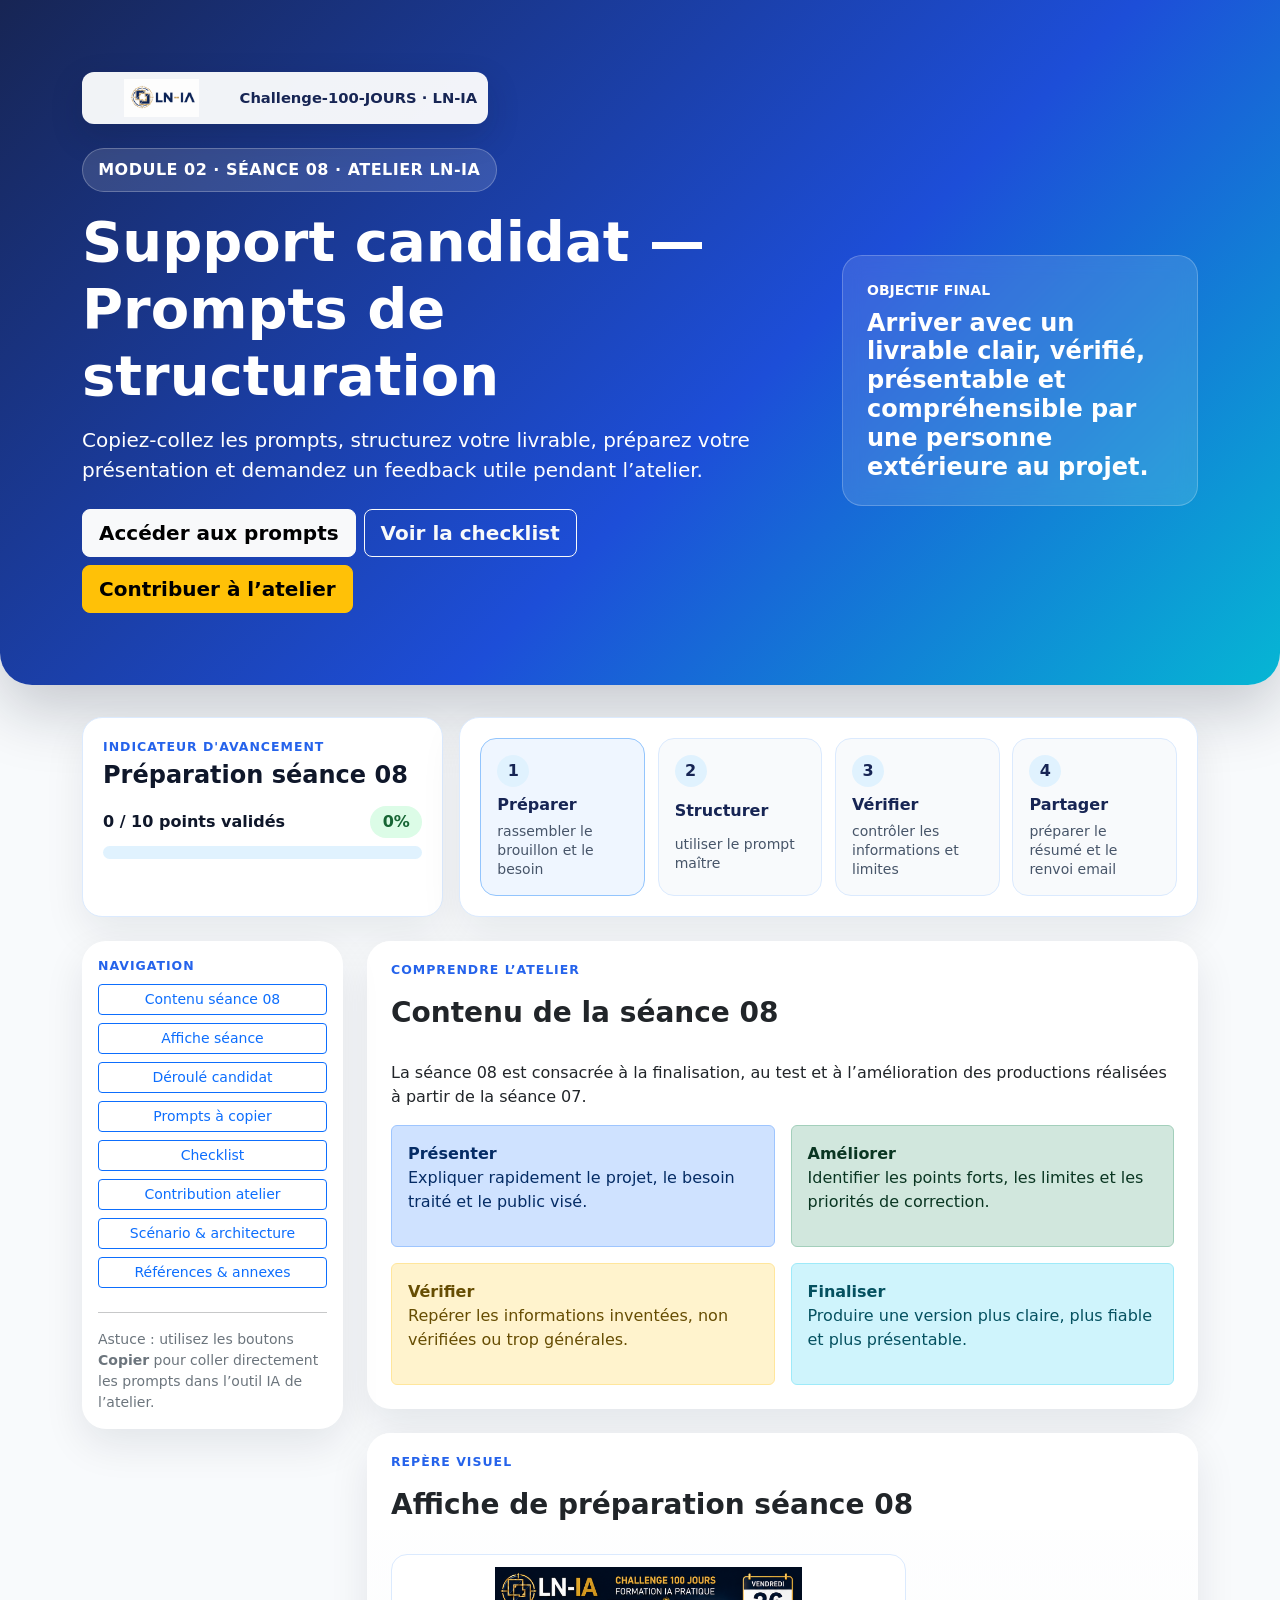
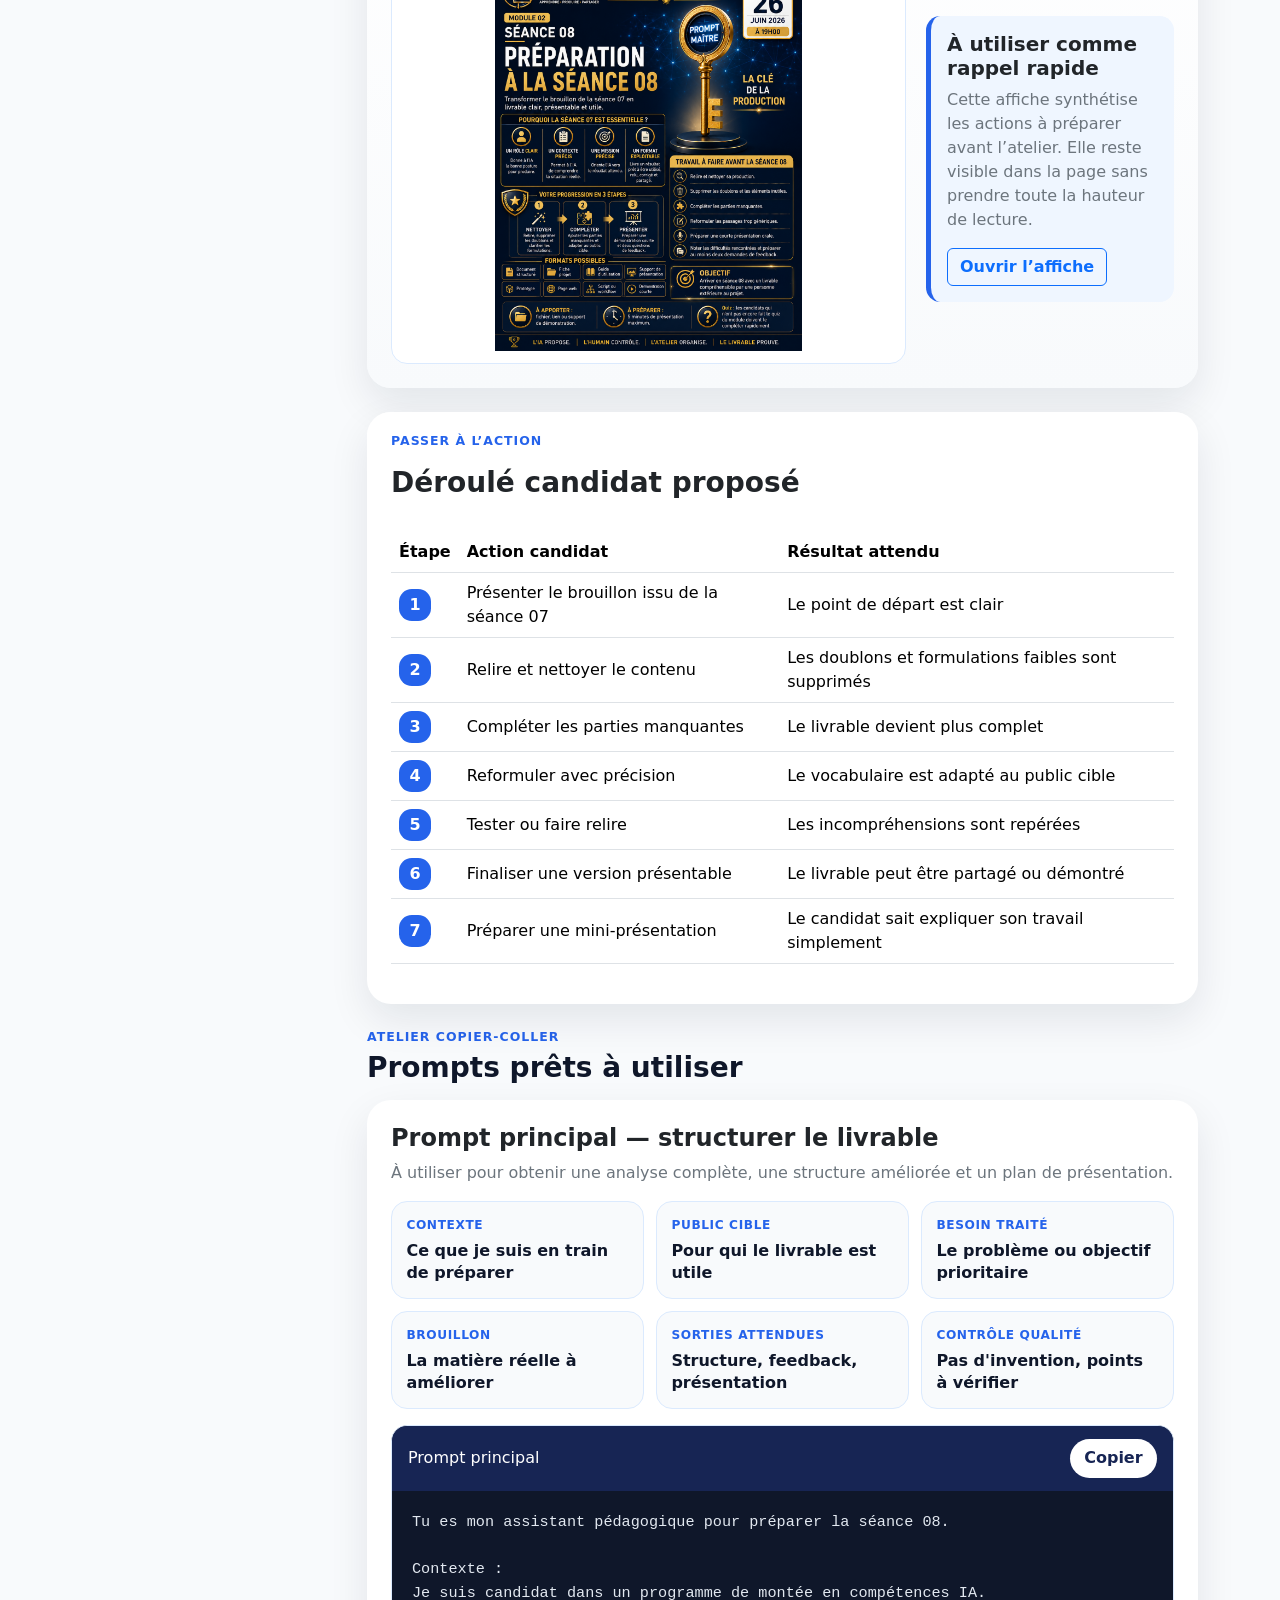
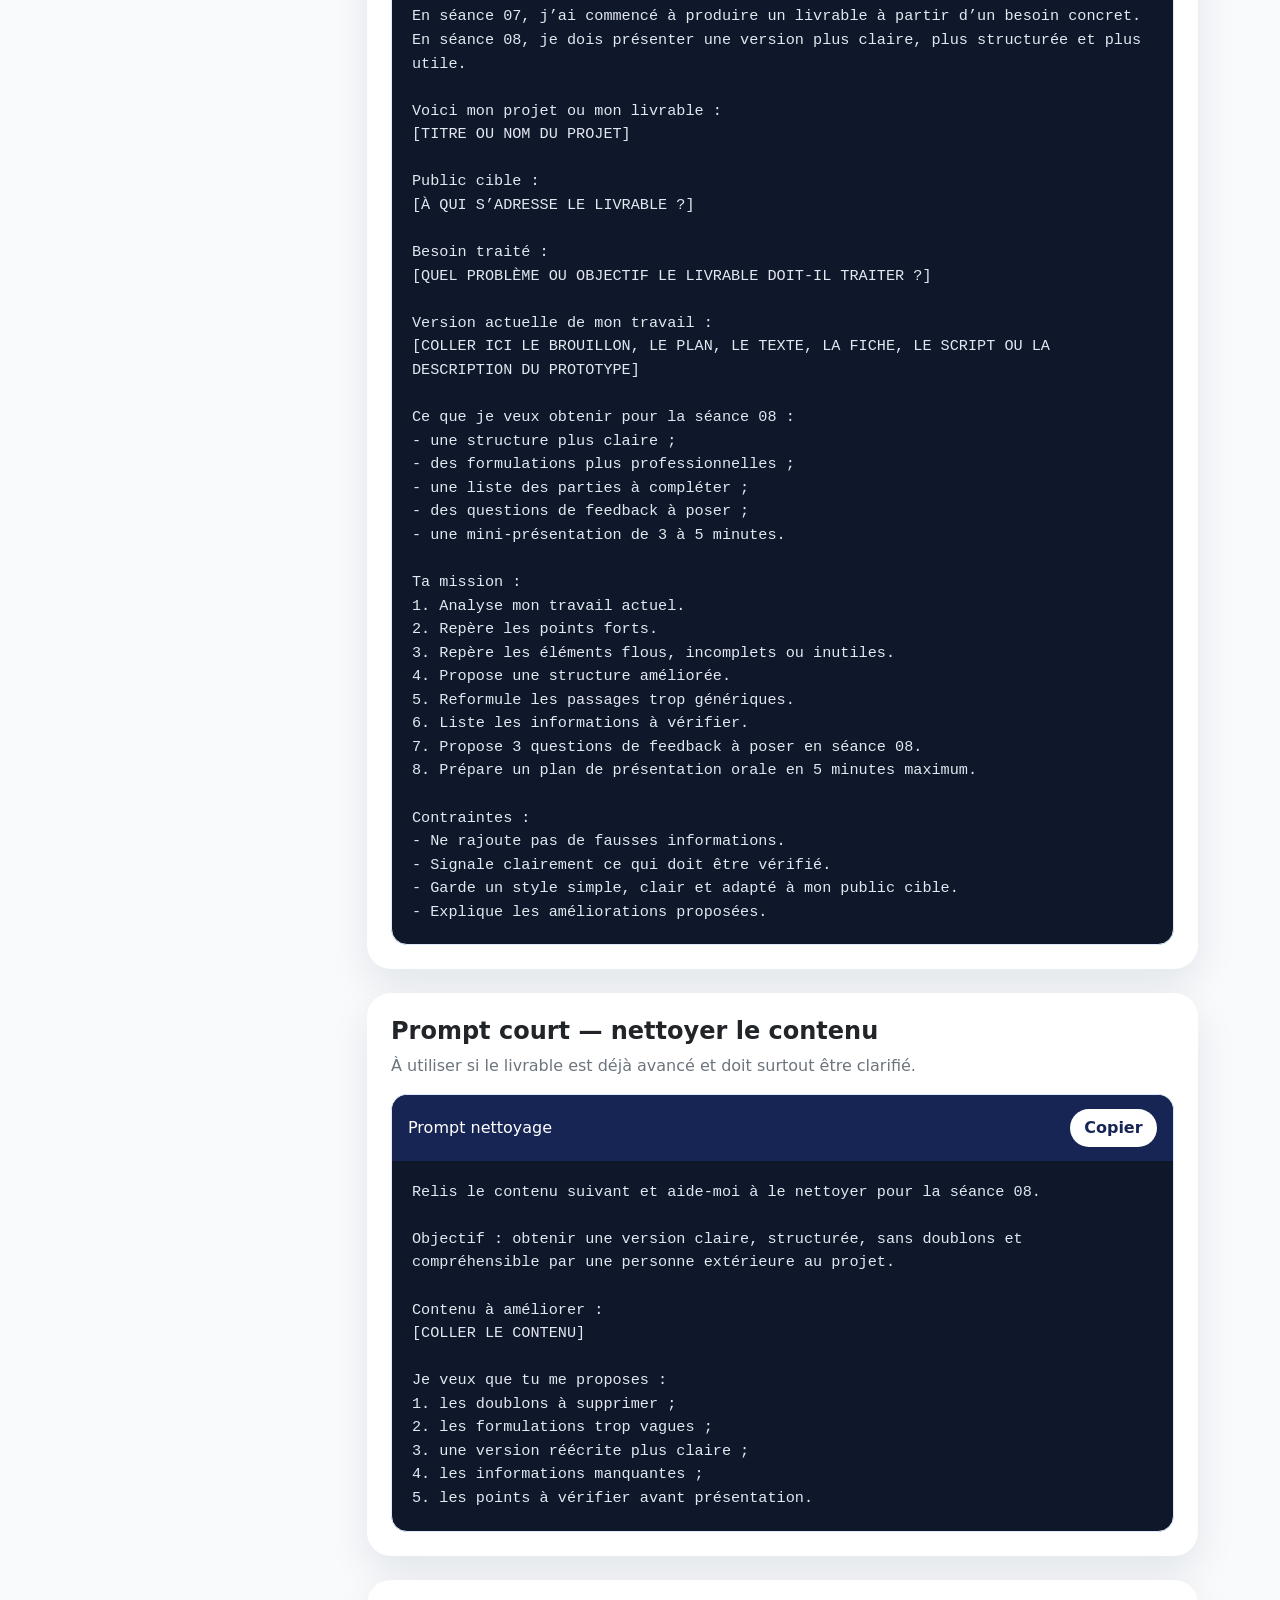
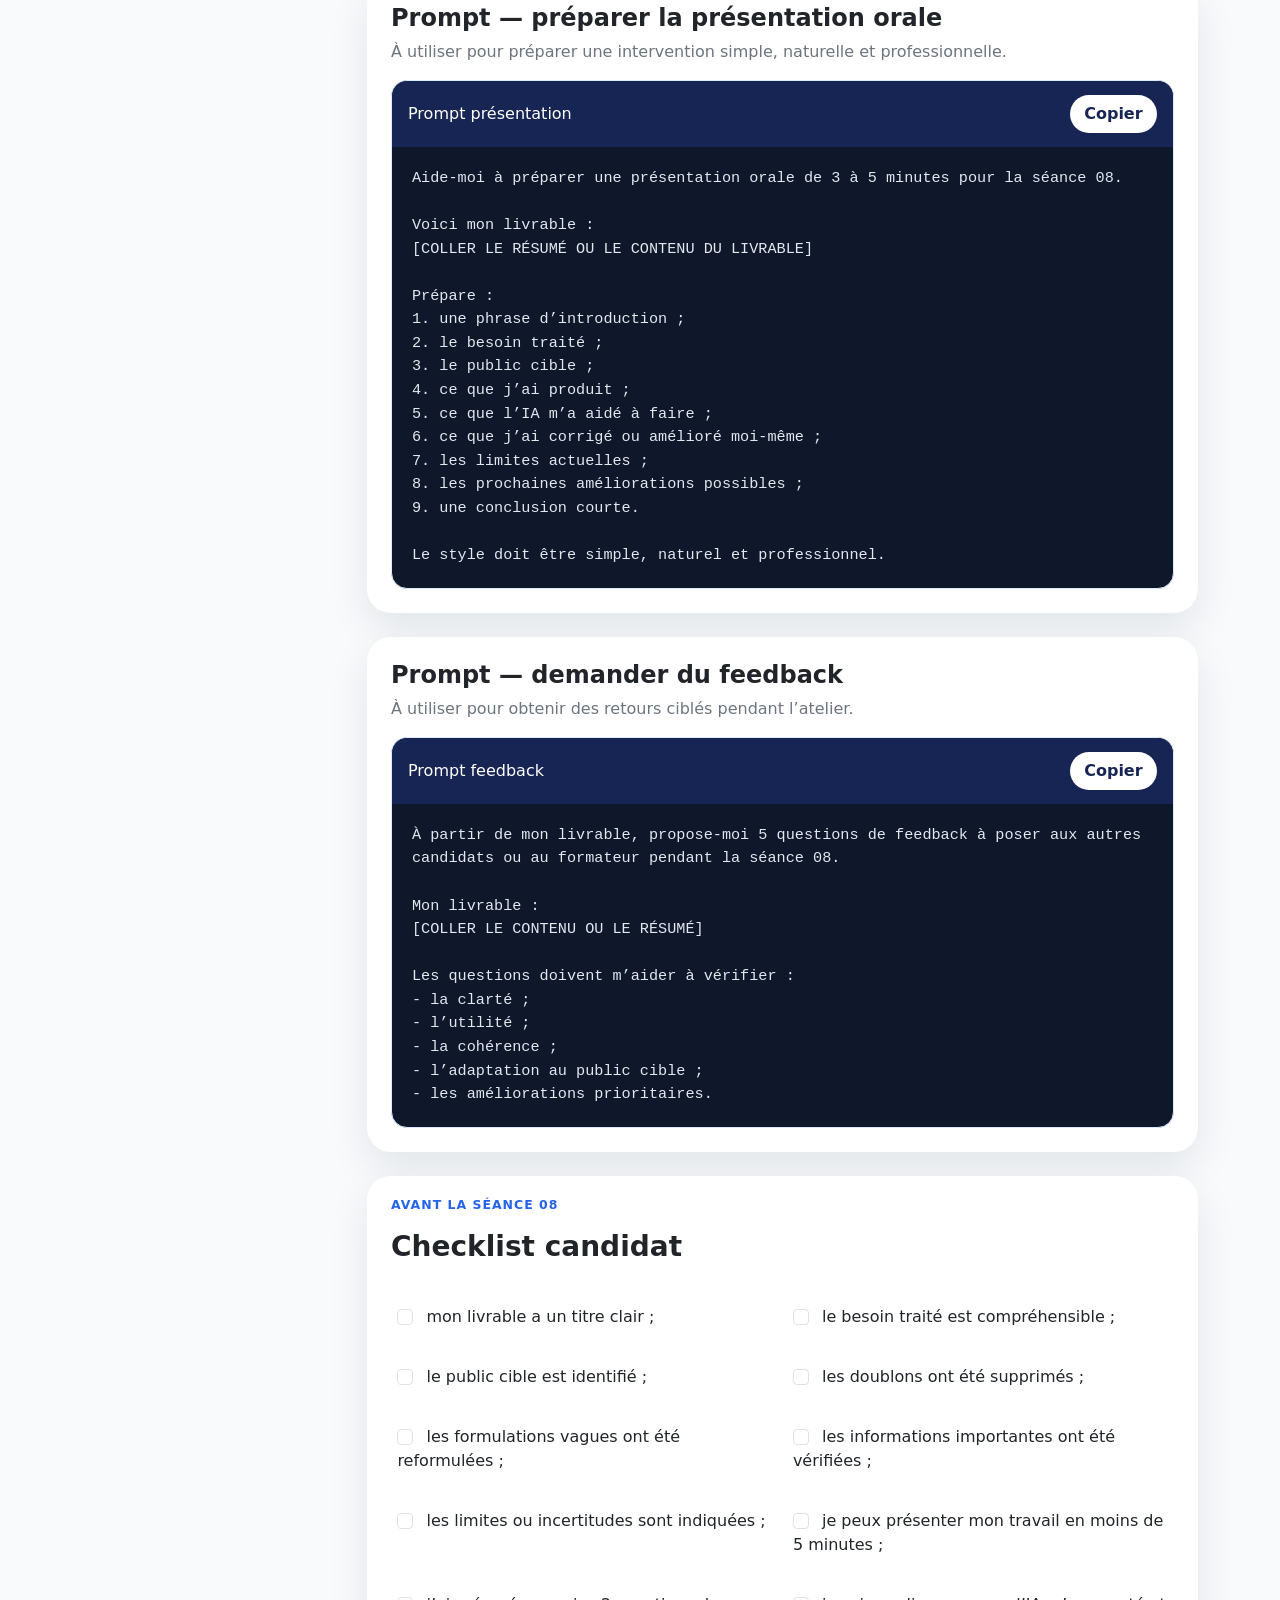
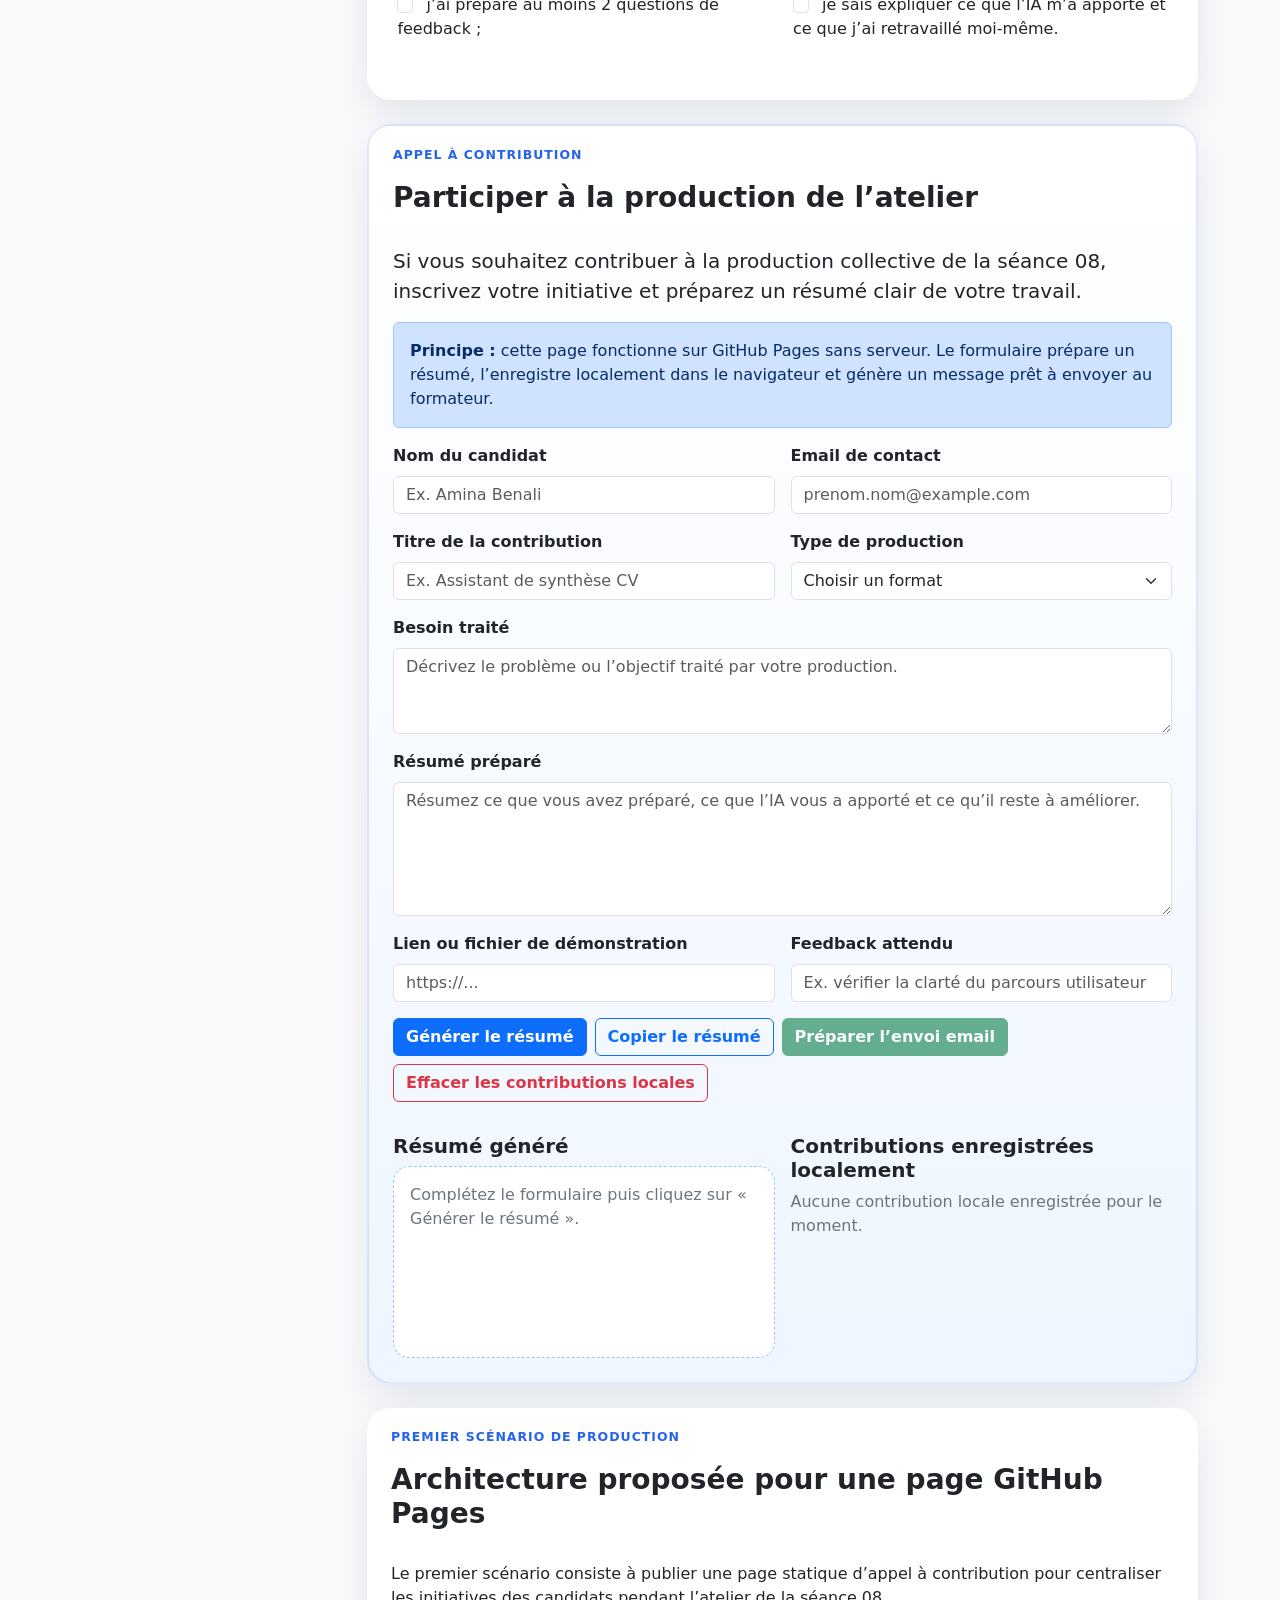
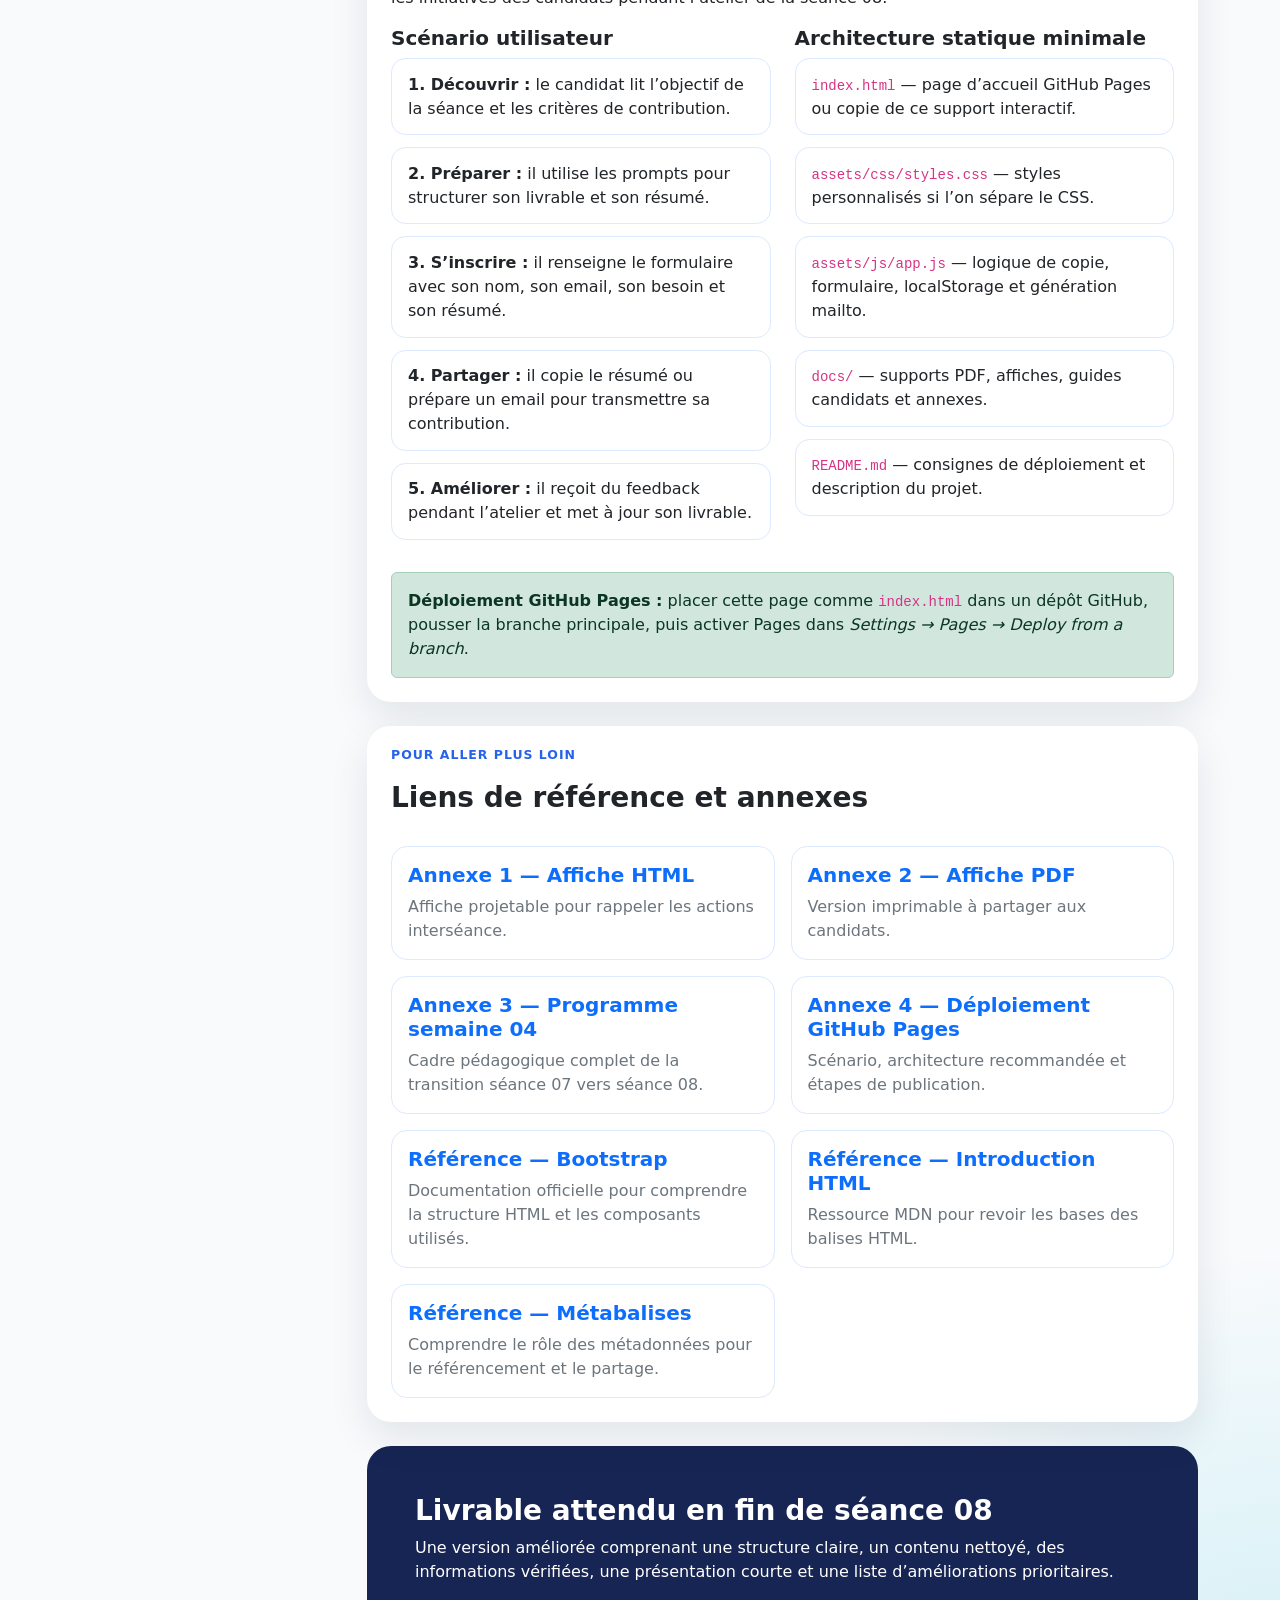
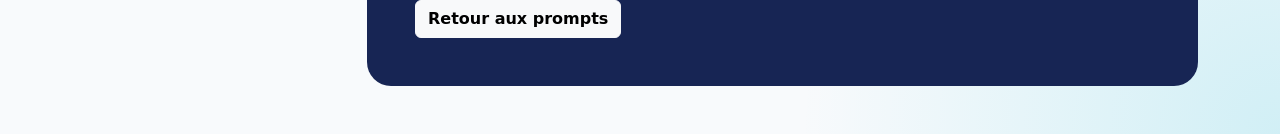
==== commit 7be603b0: "Met a jour les libelles LN-IA" ====
--- a/index.html
+++ b/index.html
@@ -23,11 +23,11 @@
     <div class="container py-lg-4">
       <div class="brand-strip mb-4">
         <img class="brand-logo" src="assets/img/logo-LN-IA.png" alt="LN-IA">
-        <span class="brand-label">Challenge IA · LN-IA</span>
+        <span class="brand-label">Challenge-100-JOURS · LN-IA</span>
       </div>
       <div class="row align-items-center g-4">
         <div class="col-lg-8">
-          <span class="hero-badge mb-3">Module 02 · Séance 08 · Atelier IA</span>
+          <span class="hero-badge mb-3">Module 02 · Séance 08 · Atelier LN-IA</span>
           <h1 class="display-4 fw-black fw-bold mb-3">Support candidat — Prompts de structuration</h1>
           <p class="lead mb-4">Copiez-collez les prompts, structurez votre livrable, préparez votre présentation et demandez un feedback utile pendant l’atelier.</p>
           <div class="d-flex flex-wrap gap-2">
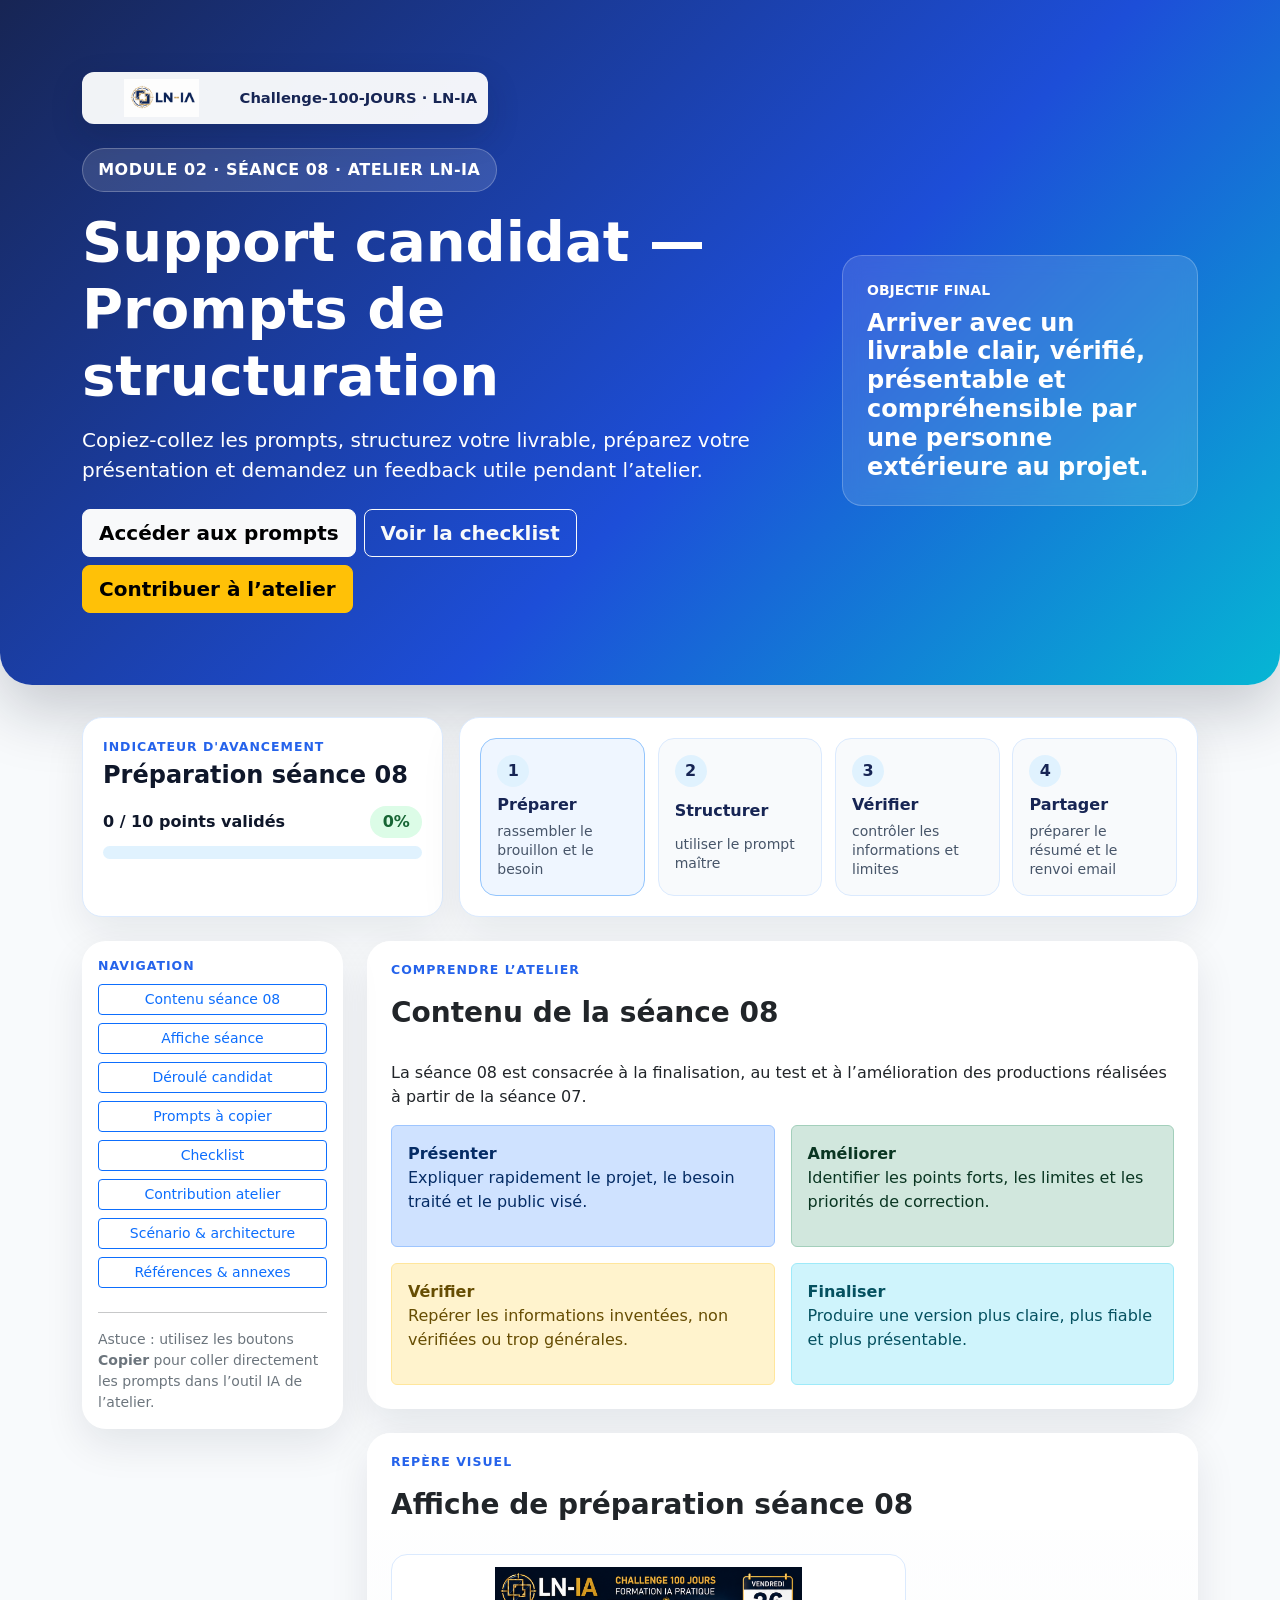
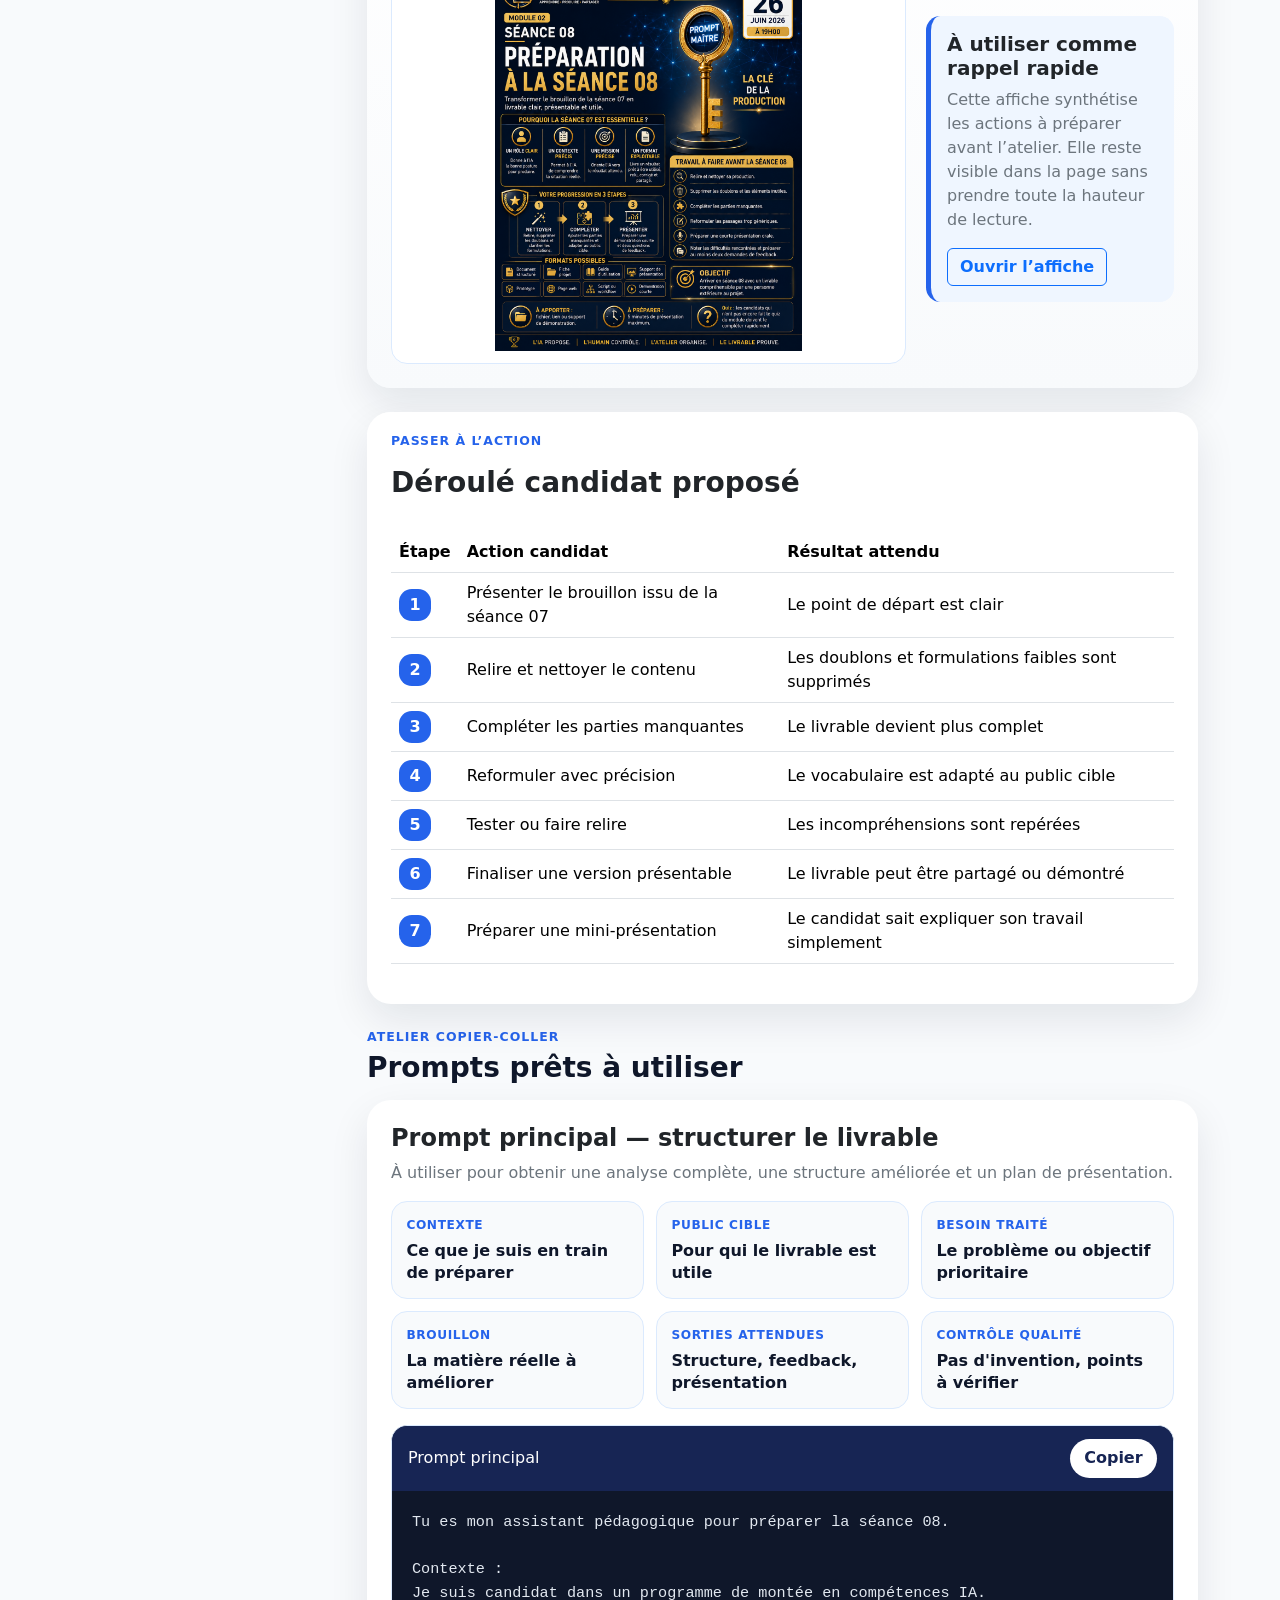
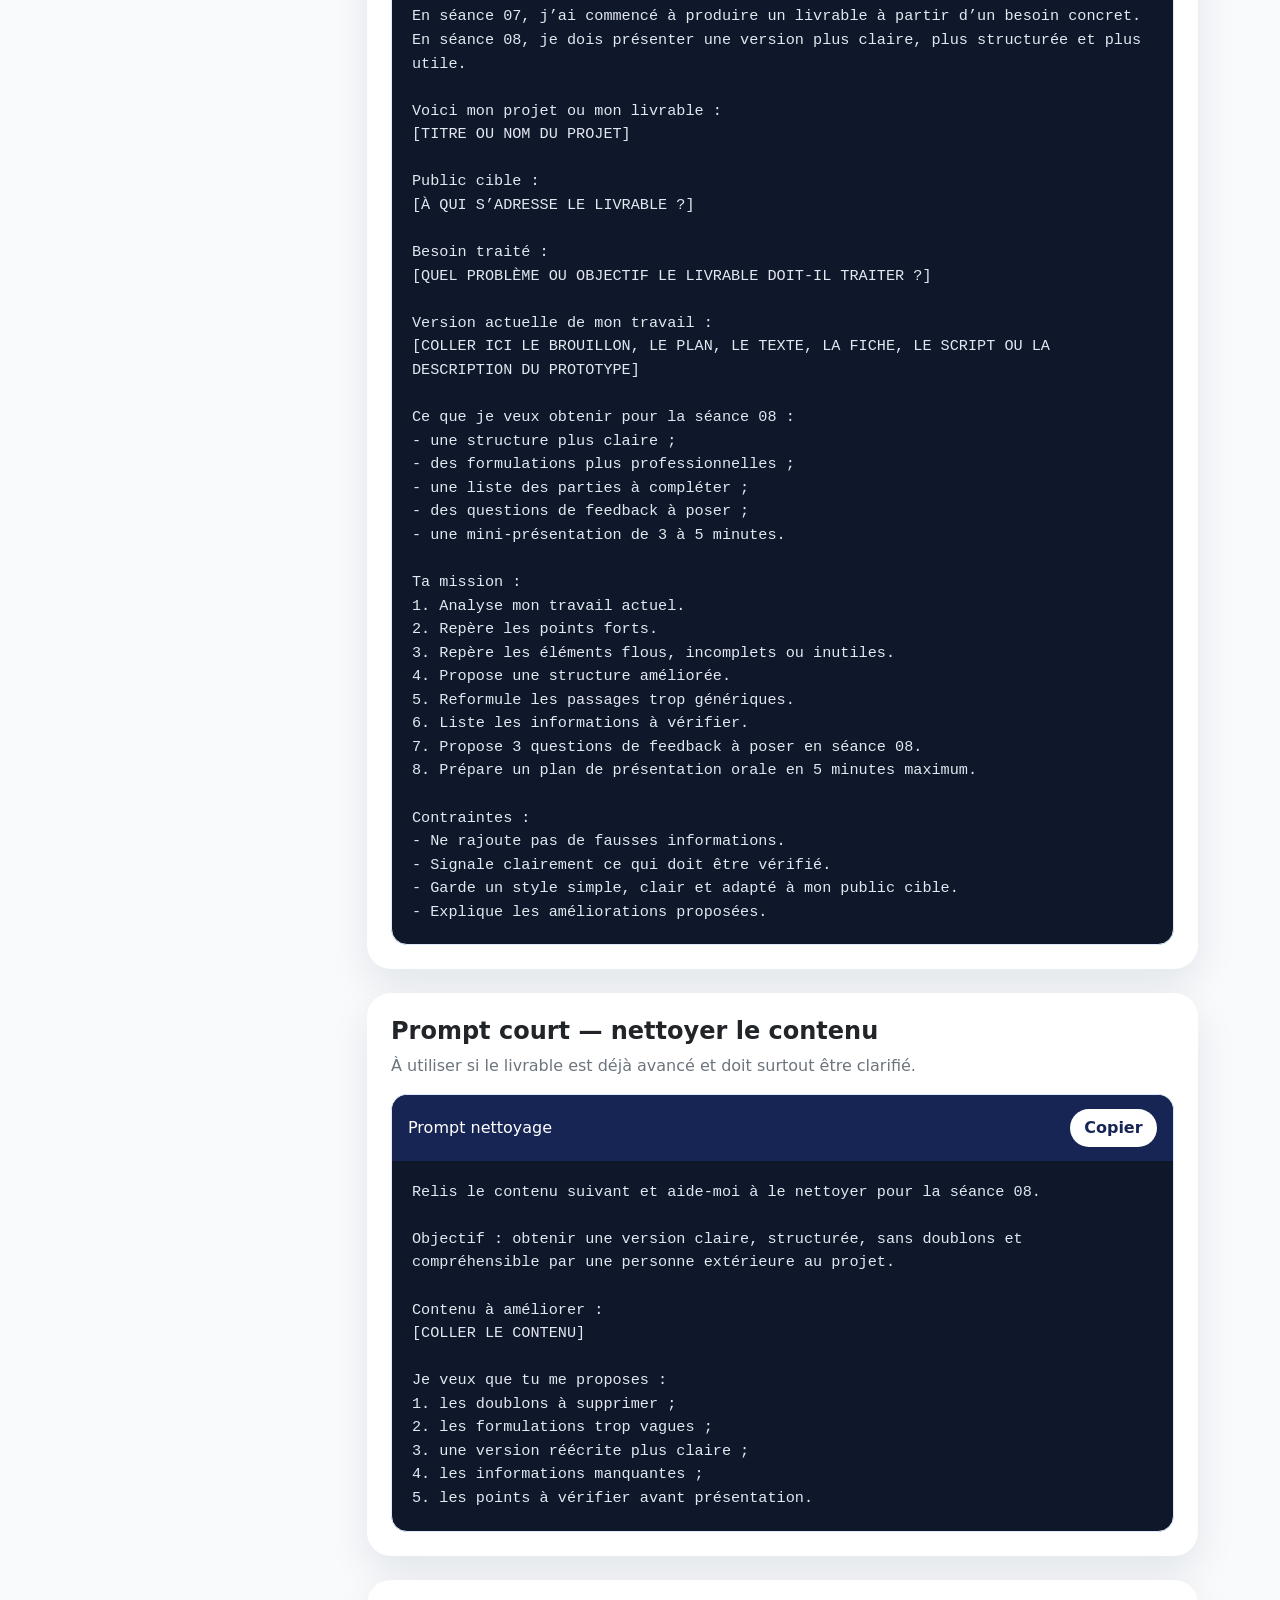
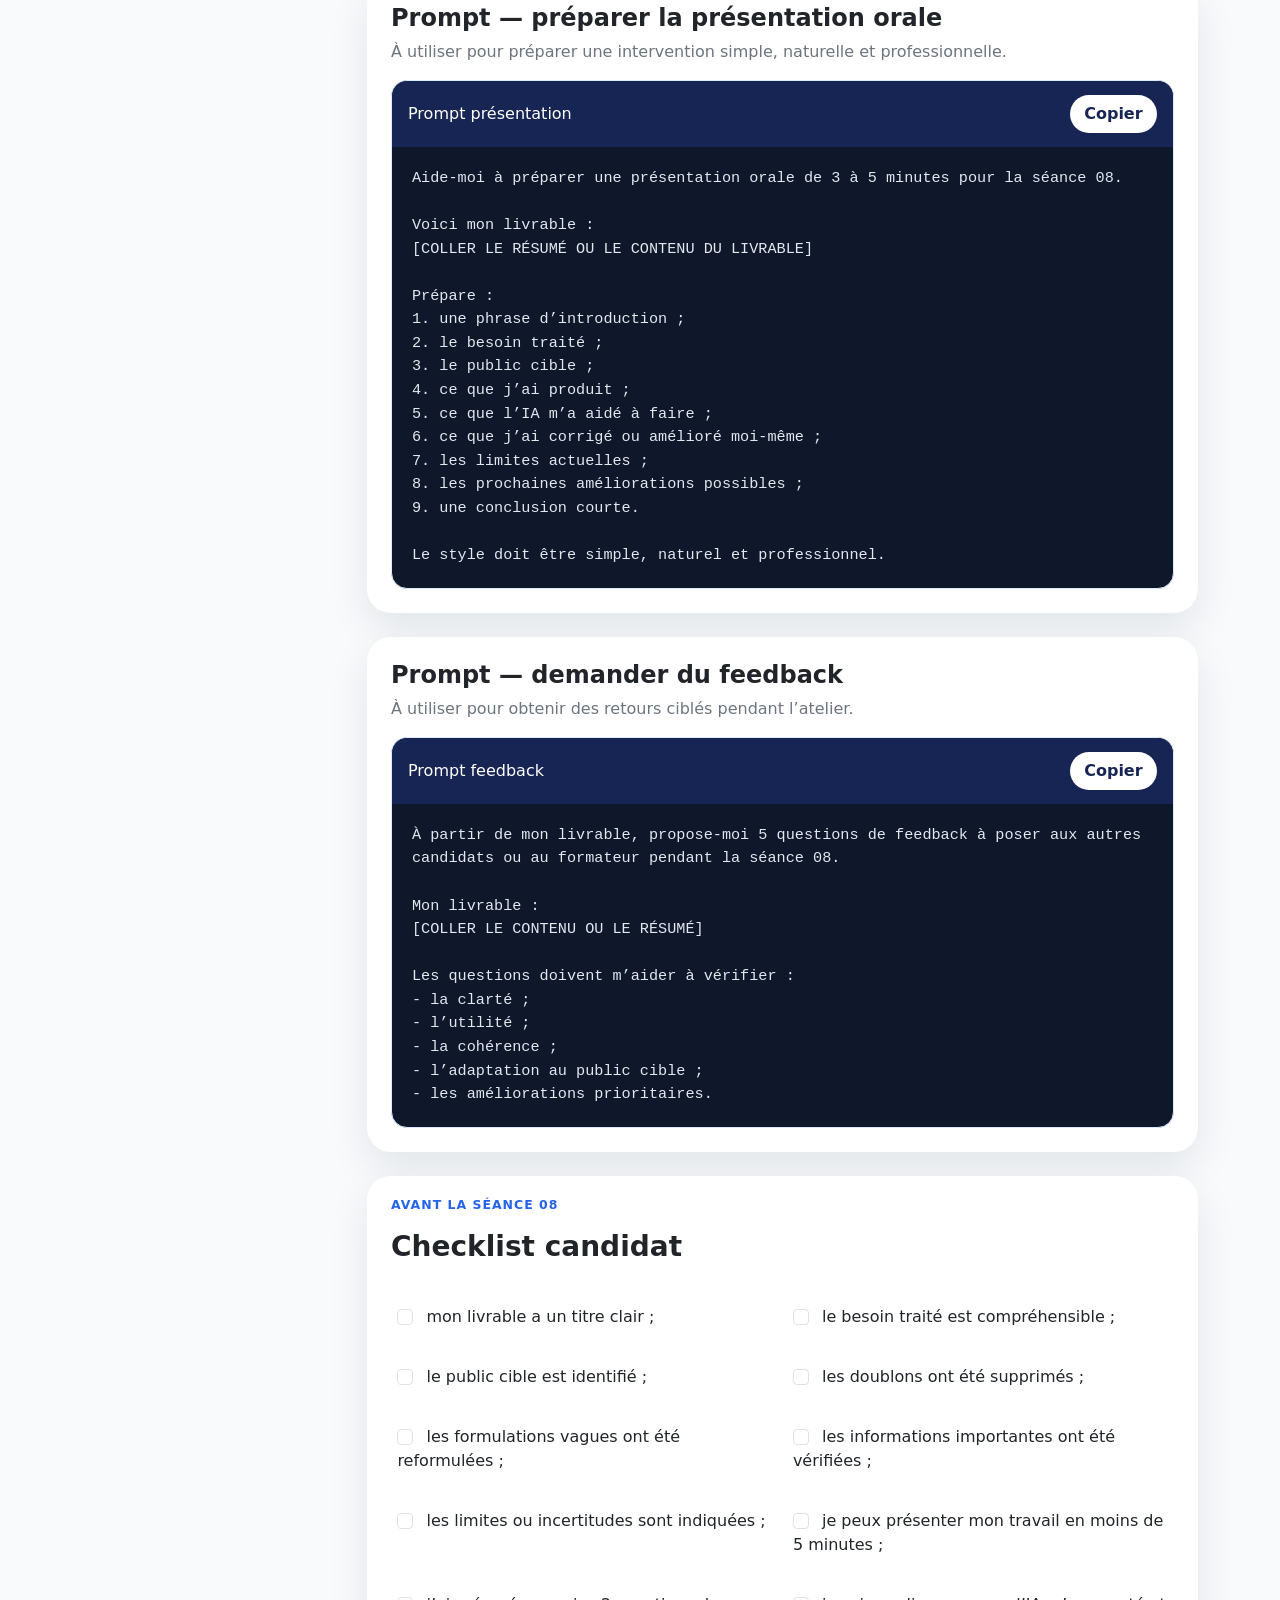
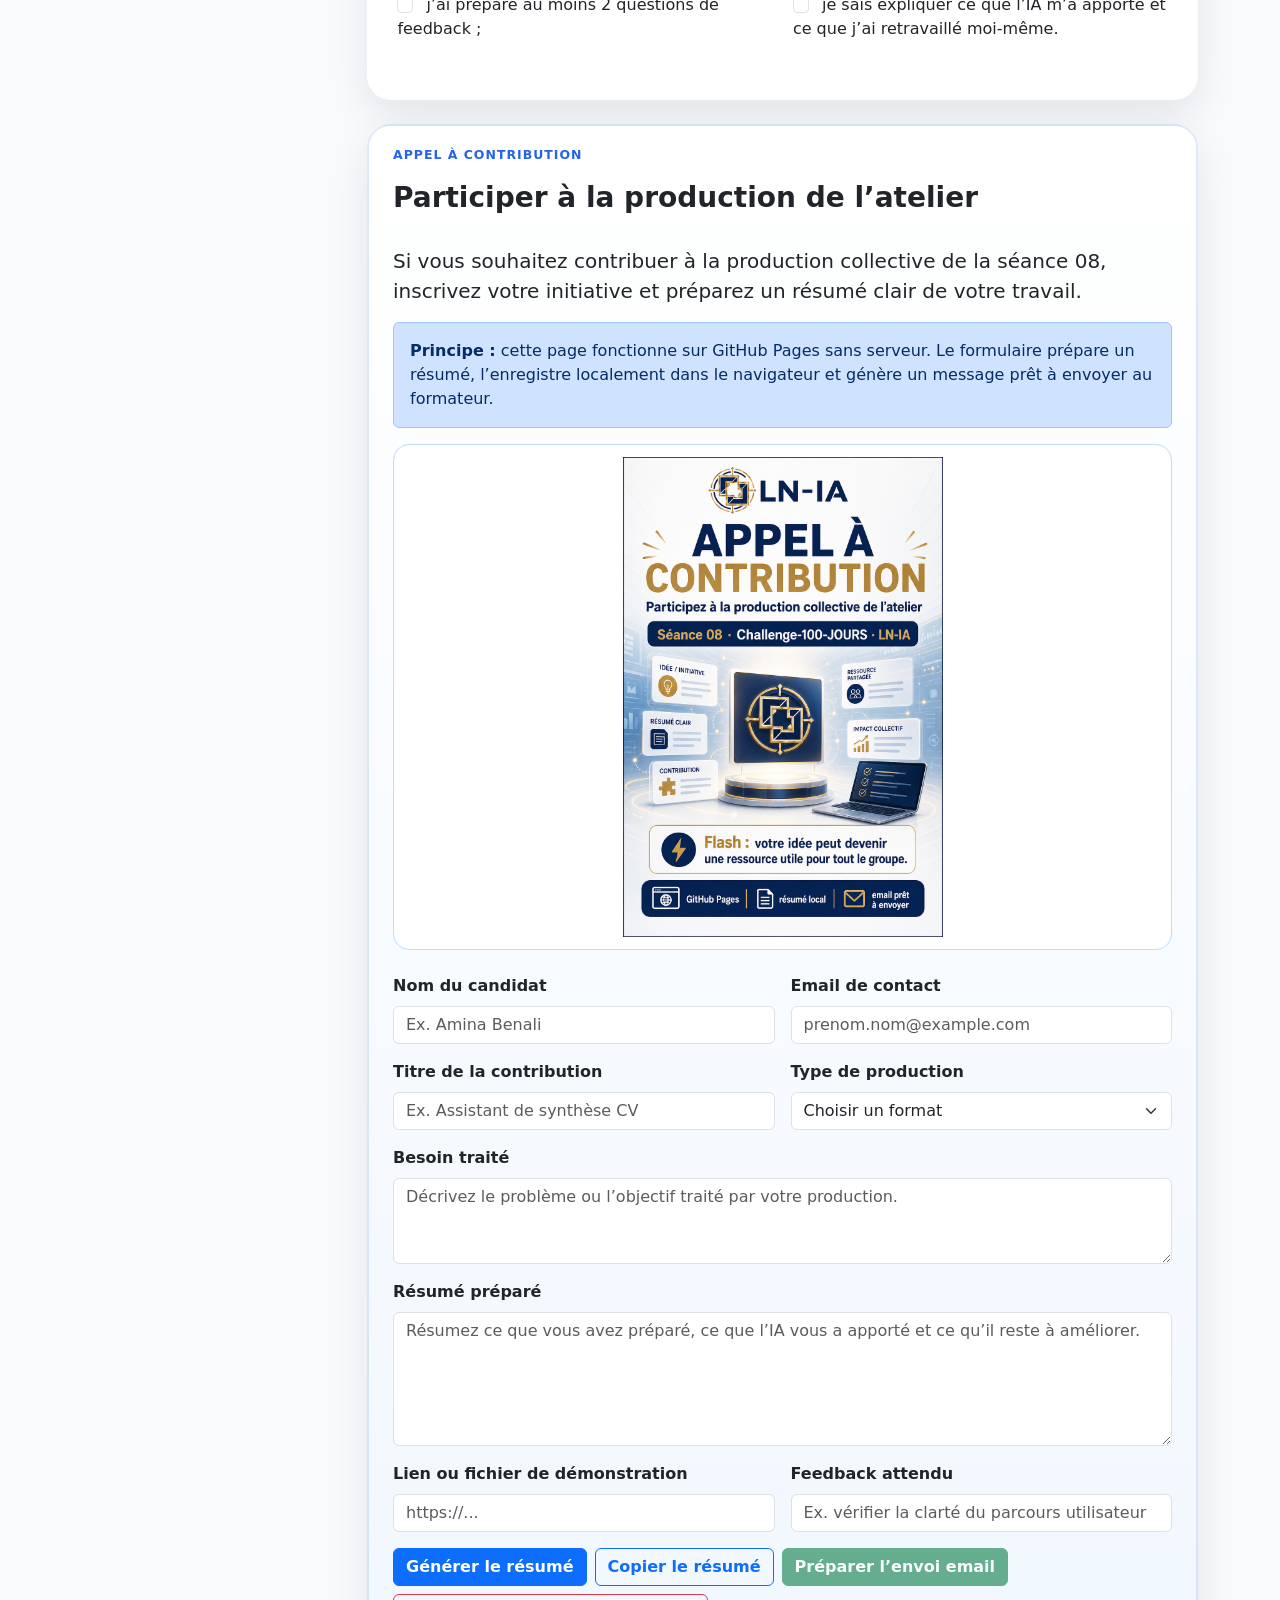
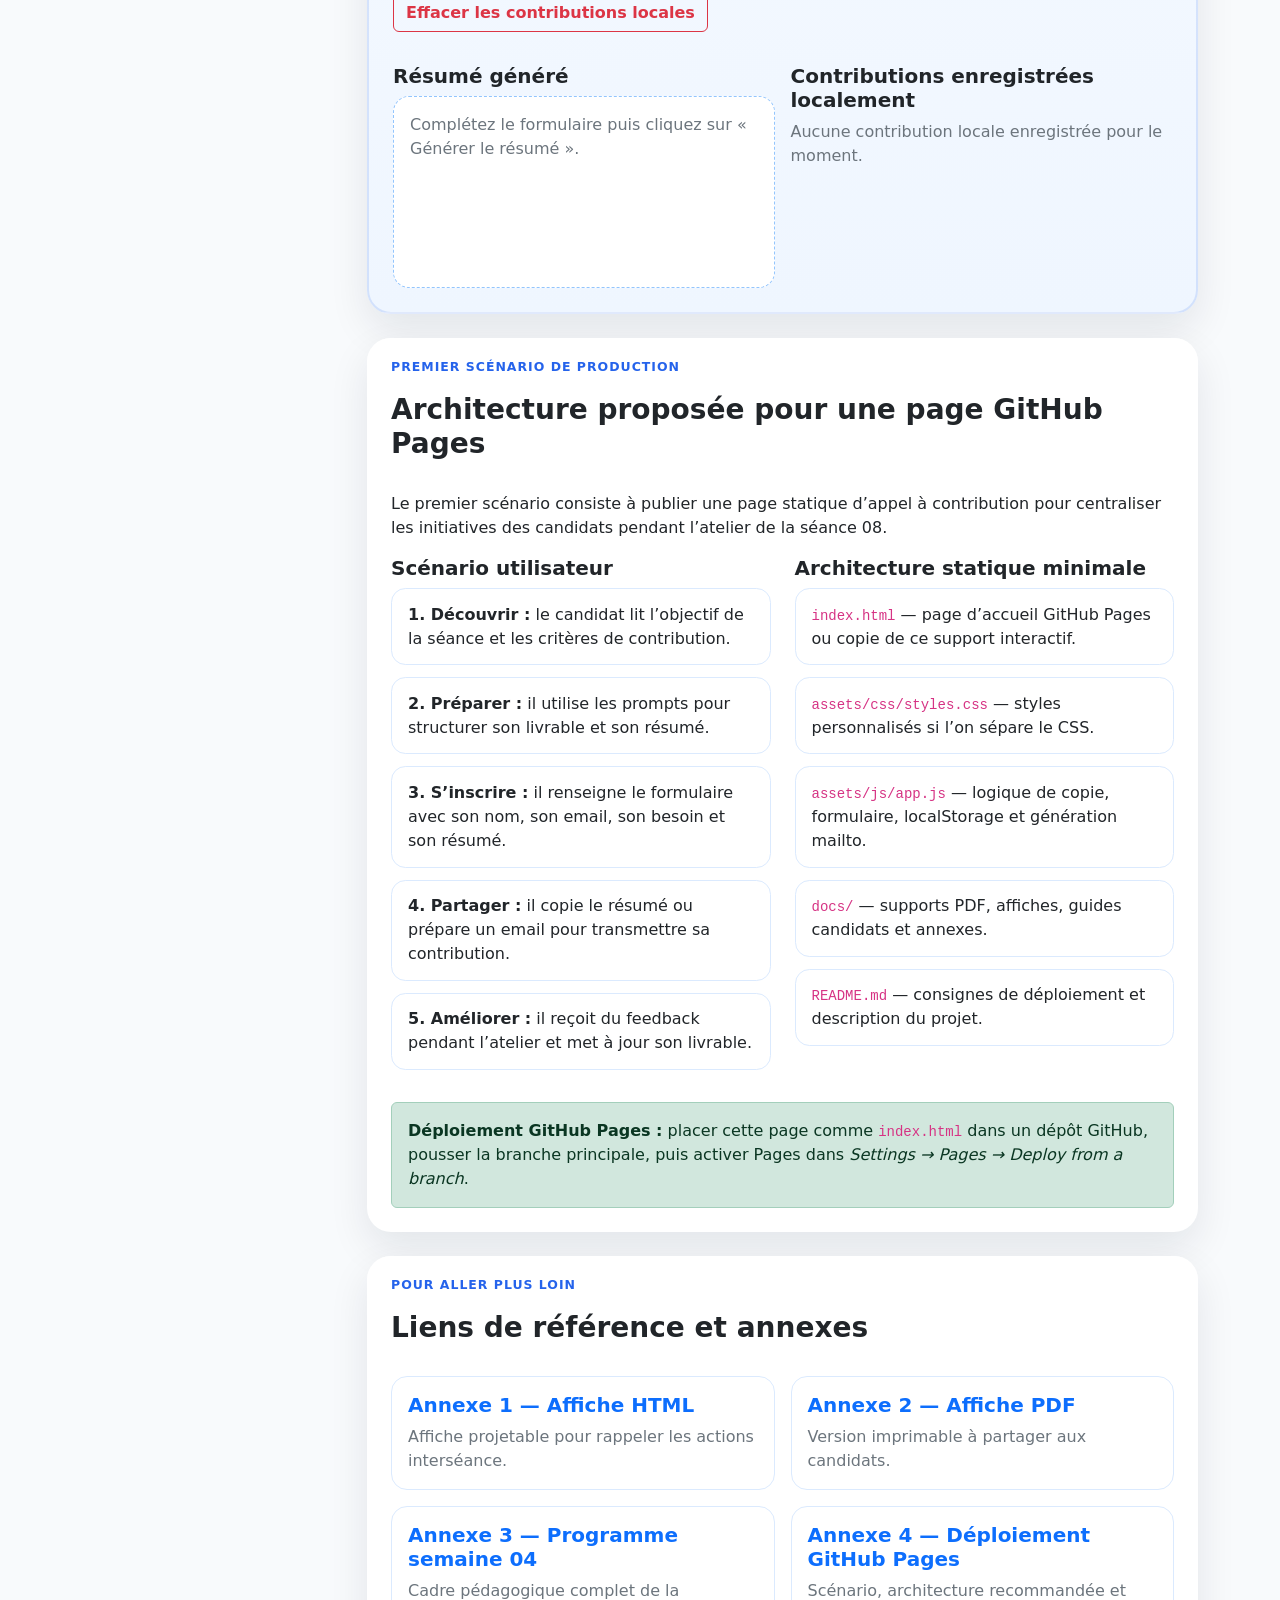
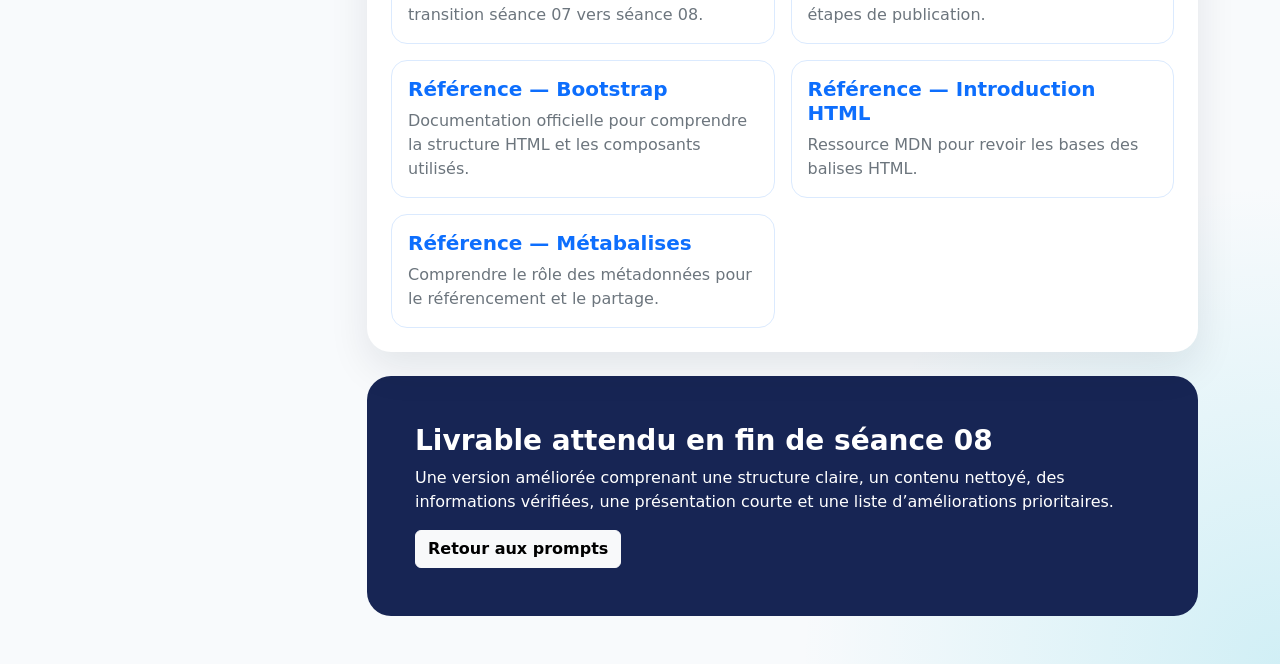
==== commit ae1c807d: "Ajoute l'affiche appel a contribution" ====
--- a/index.html
+++ b/index.html
@@ -338,6 +338,9 @@
             <div class="alert alert-primary" role="note">
               <strong>Principe :</strong> cette page fonctionne sur GitHub Pages sans serveur. Le formulaire prépare un résumé, l’enregistre localement dans le navigateur et génère un message prêt à envoyer au formateur.
             </div>
+            <figure class="contribution-visual mb-4">
+              <img src="assets/img/appel-contribution-seance-08.png" alt="Affiche visuelle de l’appel à contribution séance 08">
+            </figure>
             <form id="contributionForm" class="row g-3">
               <div class="col-md-6">
                 <label class="form-label fw-bold" for="candidateName">Nom du candidat</label>
--- a/assets/css/styles.css
+++ b/assets/css/styles.css
@@ -325,6 +325,24 @@
       background: linear-gradient(180deg, #ffffff 0%, #eff6ff 100%);
     }
 
+    .contribution-visual {
+      display: grid;
+      place-items: center;
+      border: 1px solid #bfdbfe;
+      border-radius: 1rem;
+      background: #ffffff;
+      padding: 0.75rem;
+      overflow: hidden;
+    }
+
+    .contribution-visual img {
+      display: block;
+      width: 100%;
+      max-height: 30rem;
+      object-fit: contain;
+      border-radius: 0.75rem;
+    }
+
     .architecture-list li {
       padding: 0.85rem 1rem;
       border: 1px solid #dbeafe;
@@ -382,6 +400,10 @@
       .poster-frame img {
         max-height: 20rem;
       }
+
+      .contribution-visual img {
+        max-height: 24rem;
+      }
     }
 
     @media (max-width: 575.98px) {
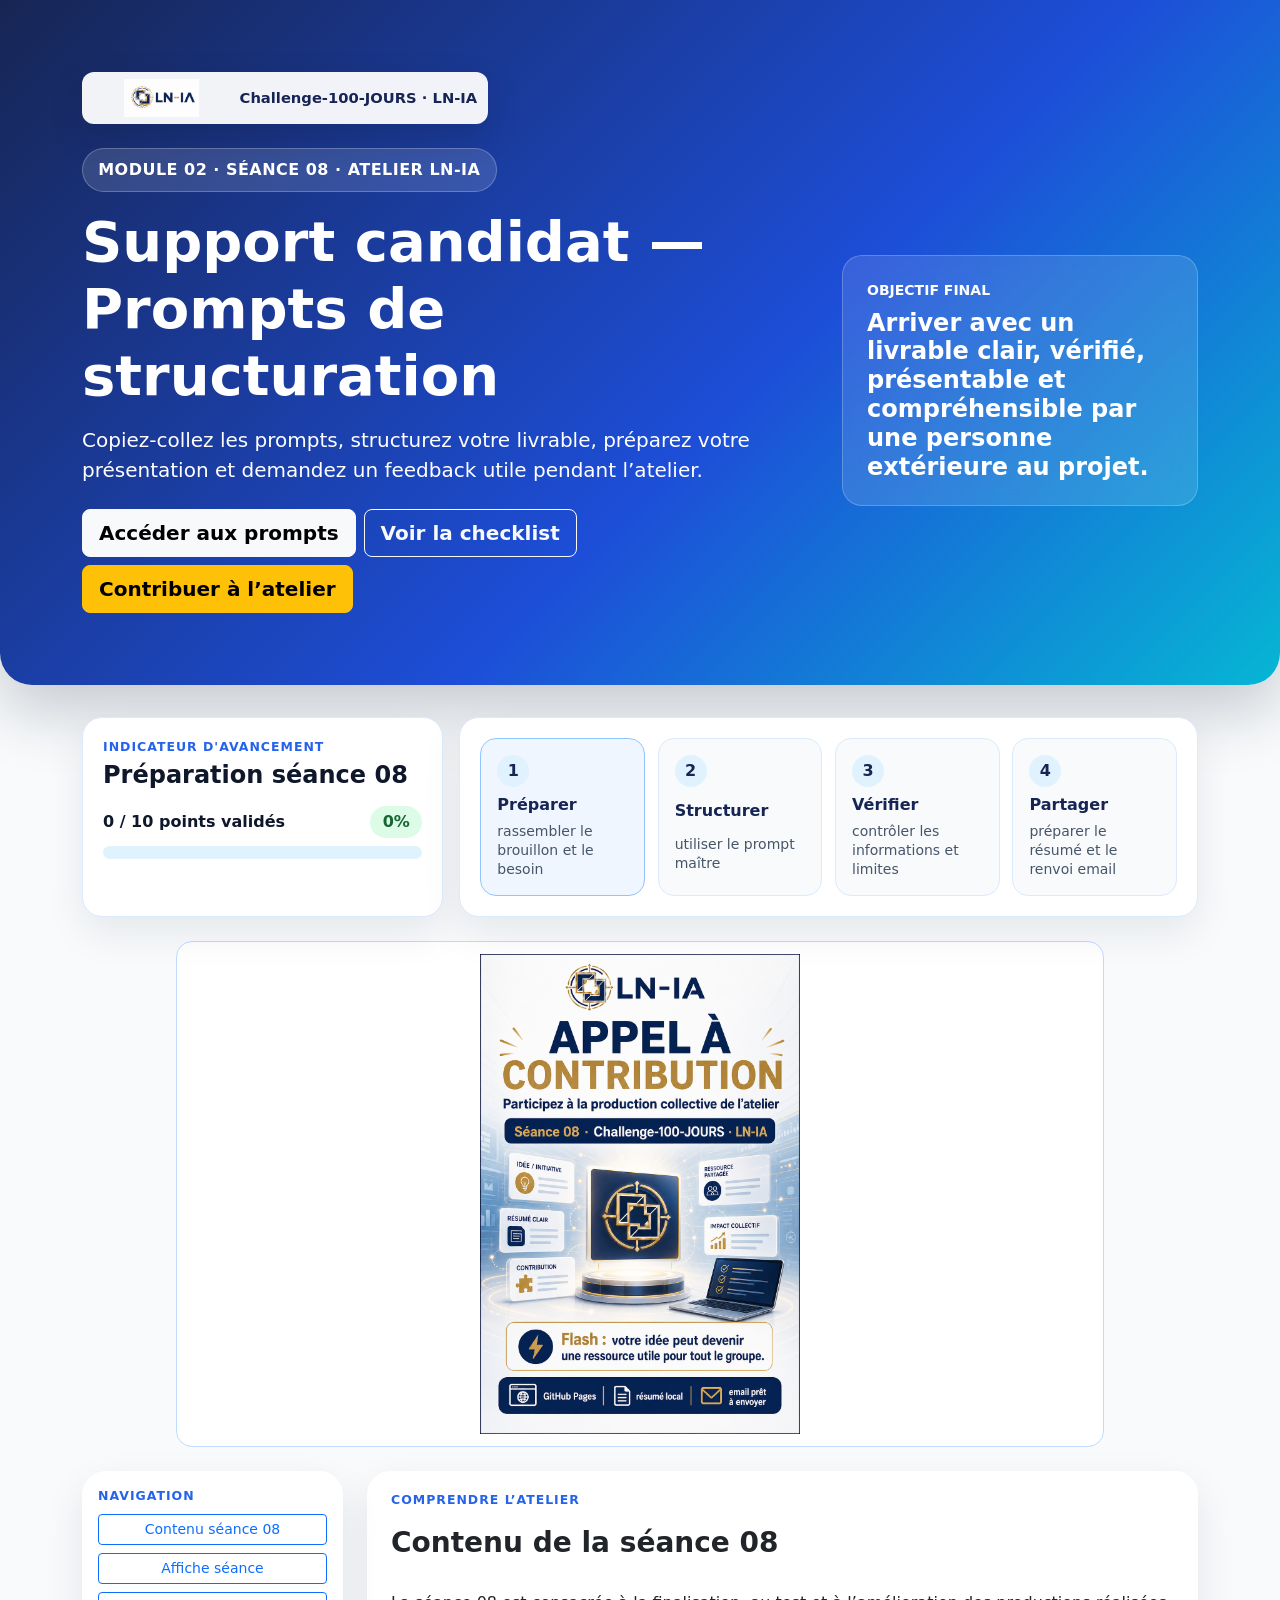
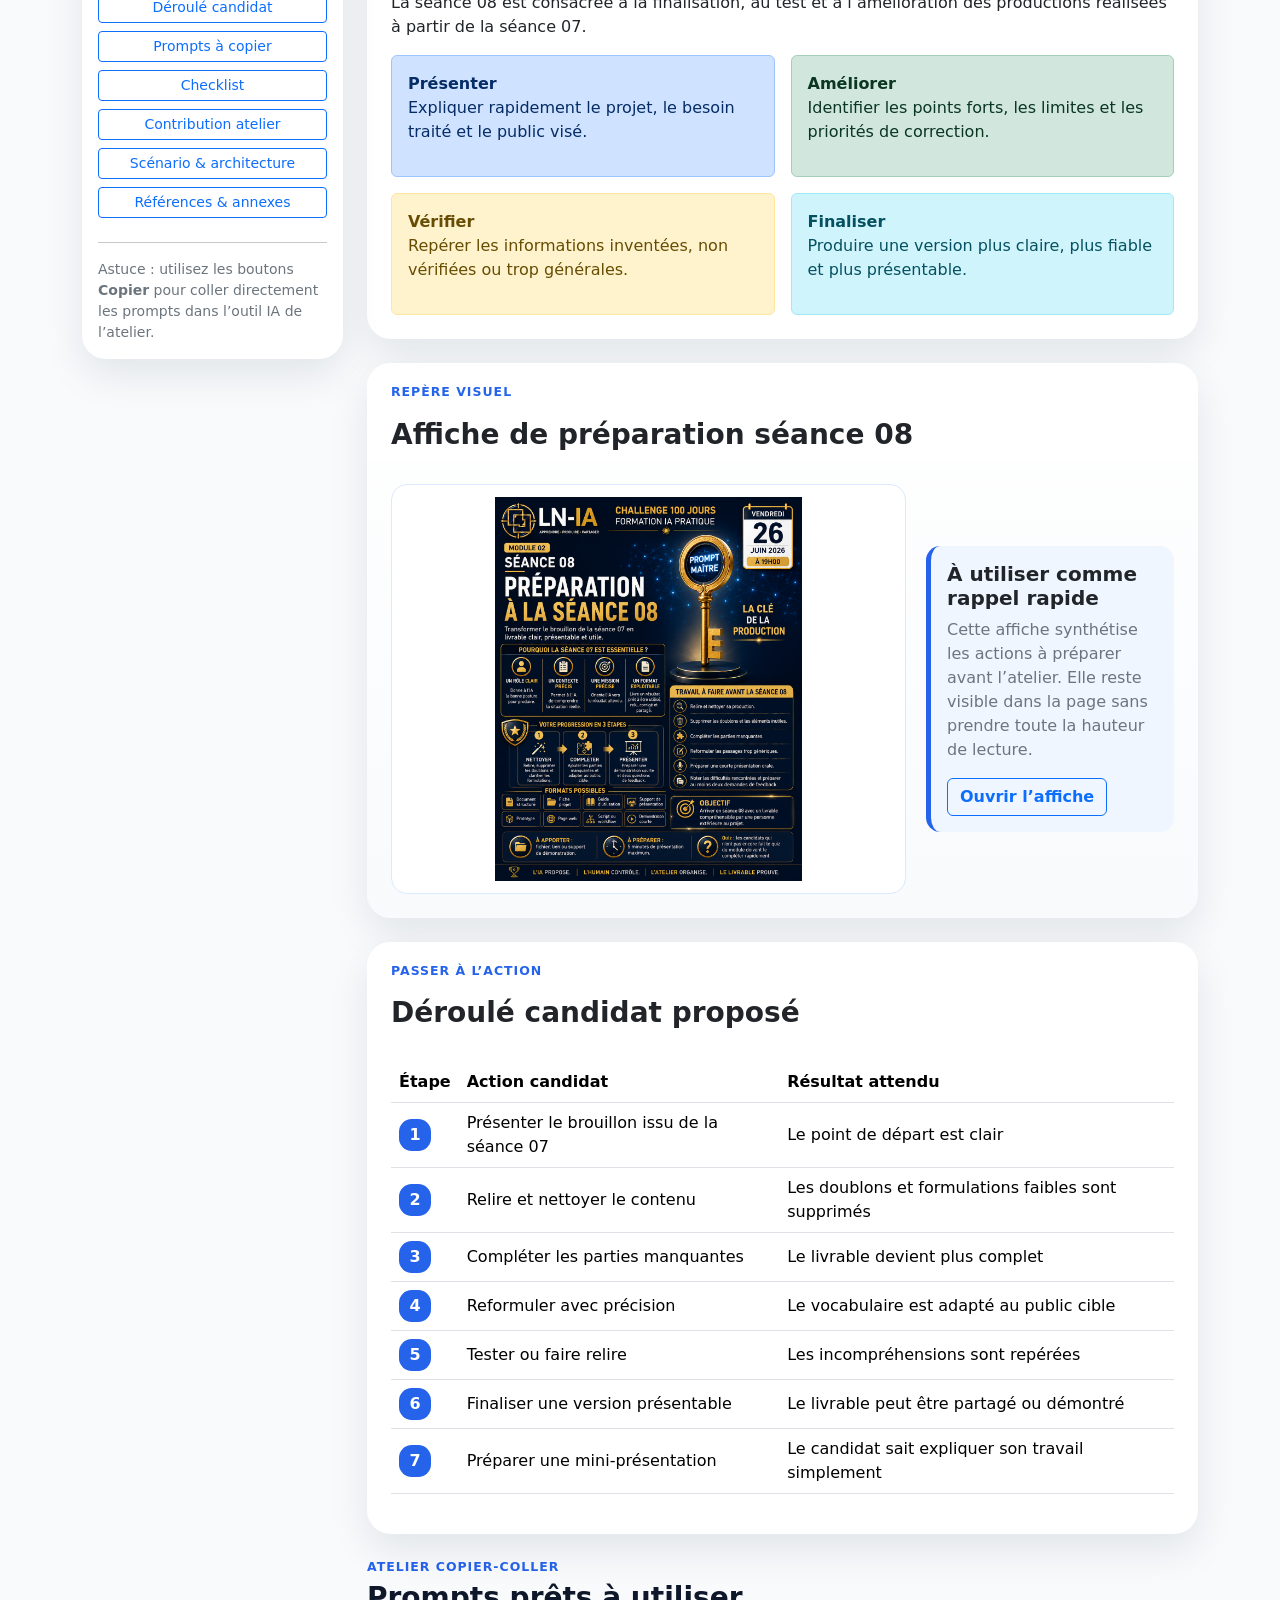
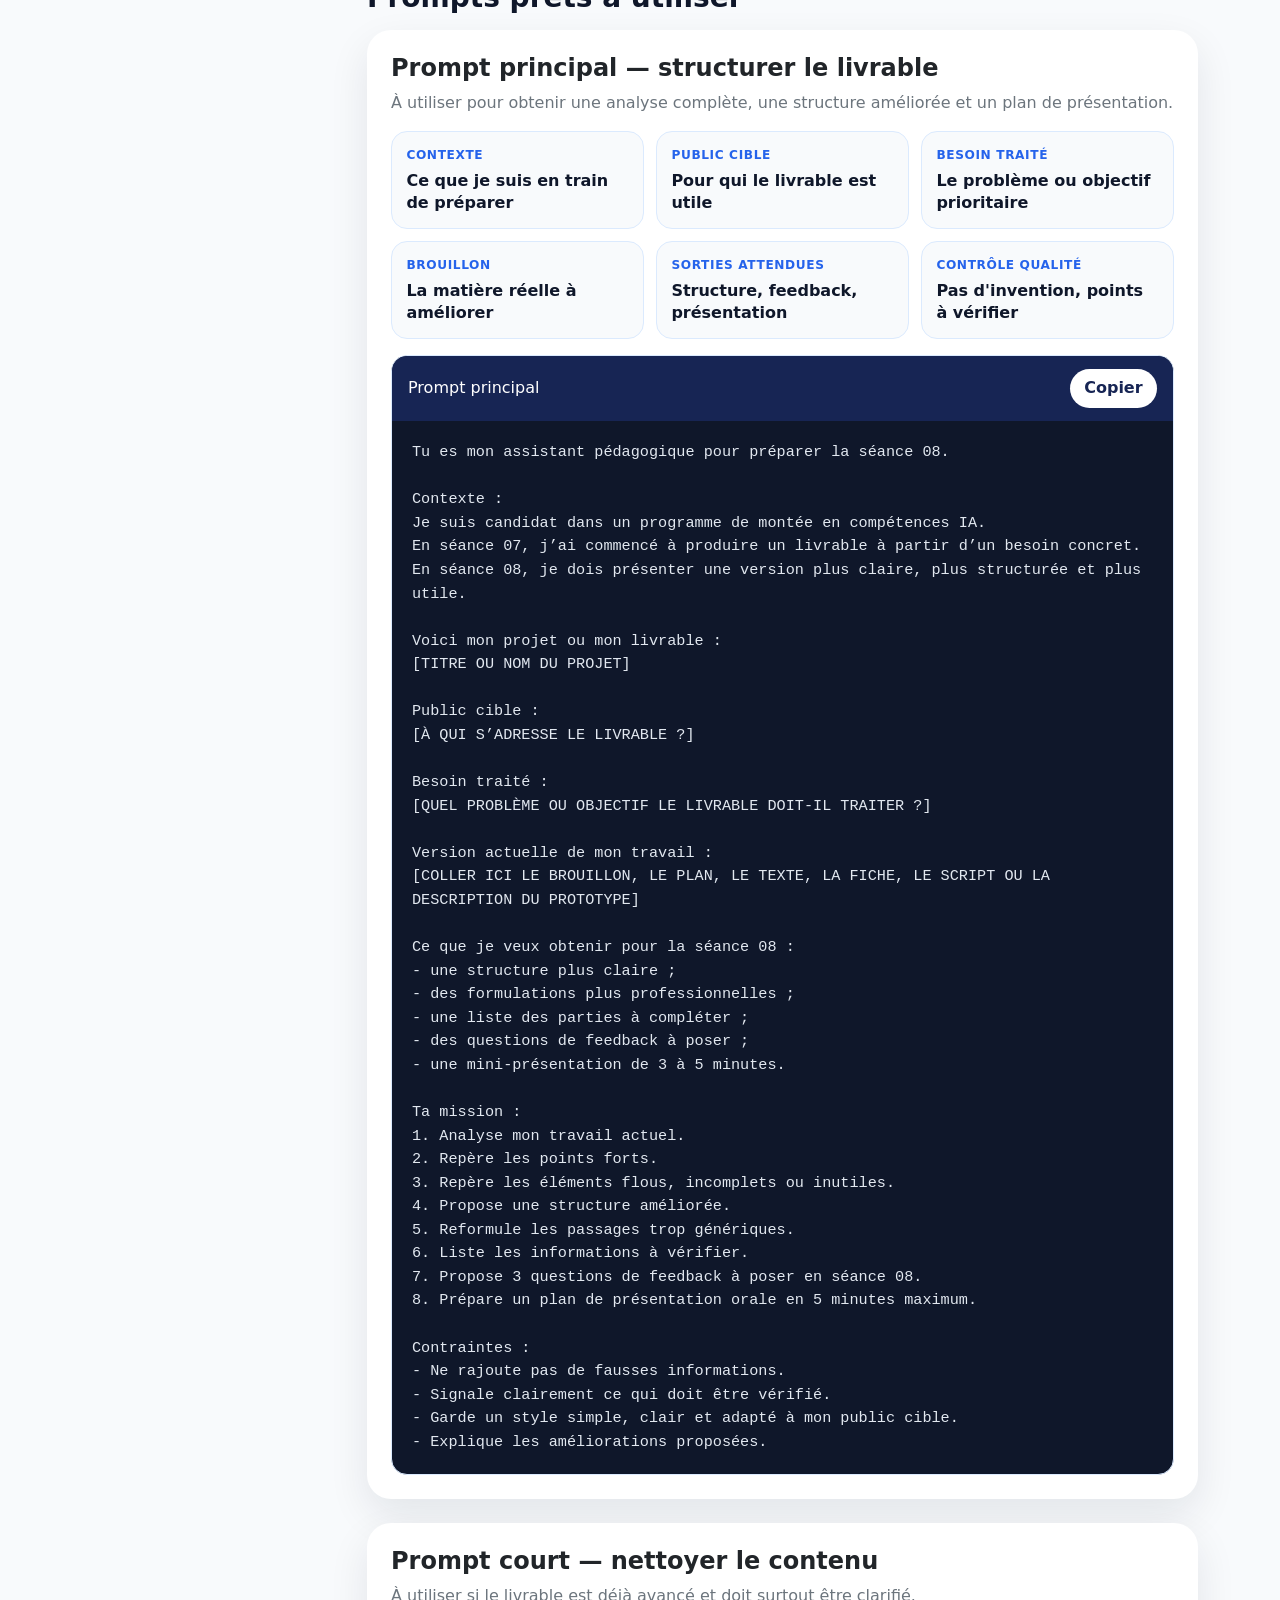
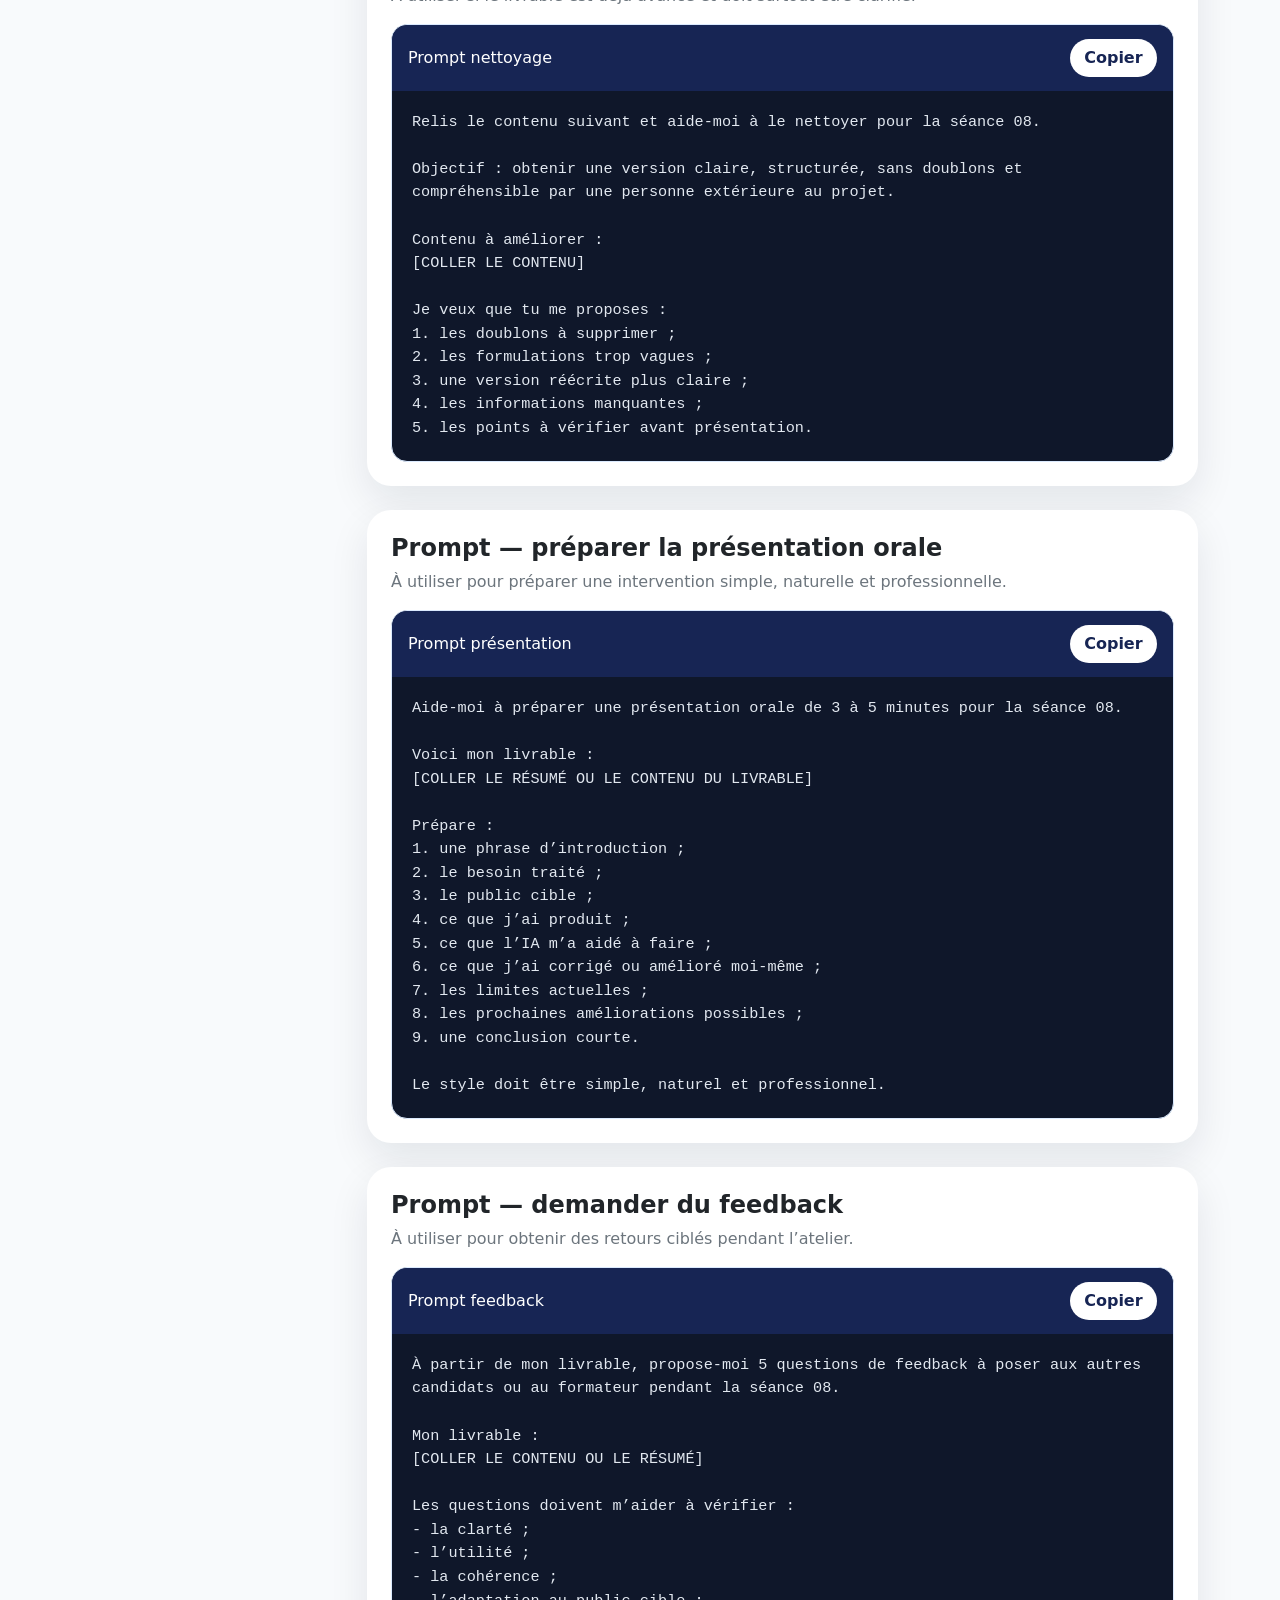
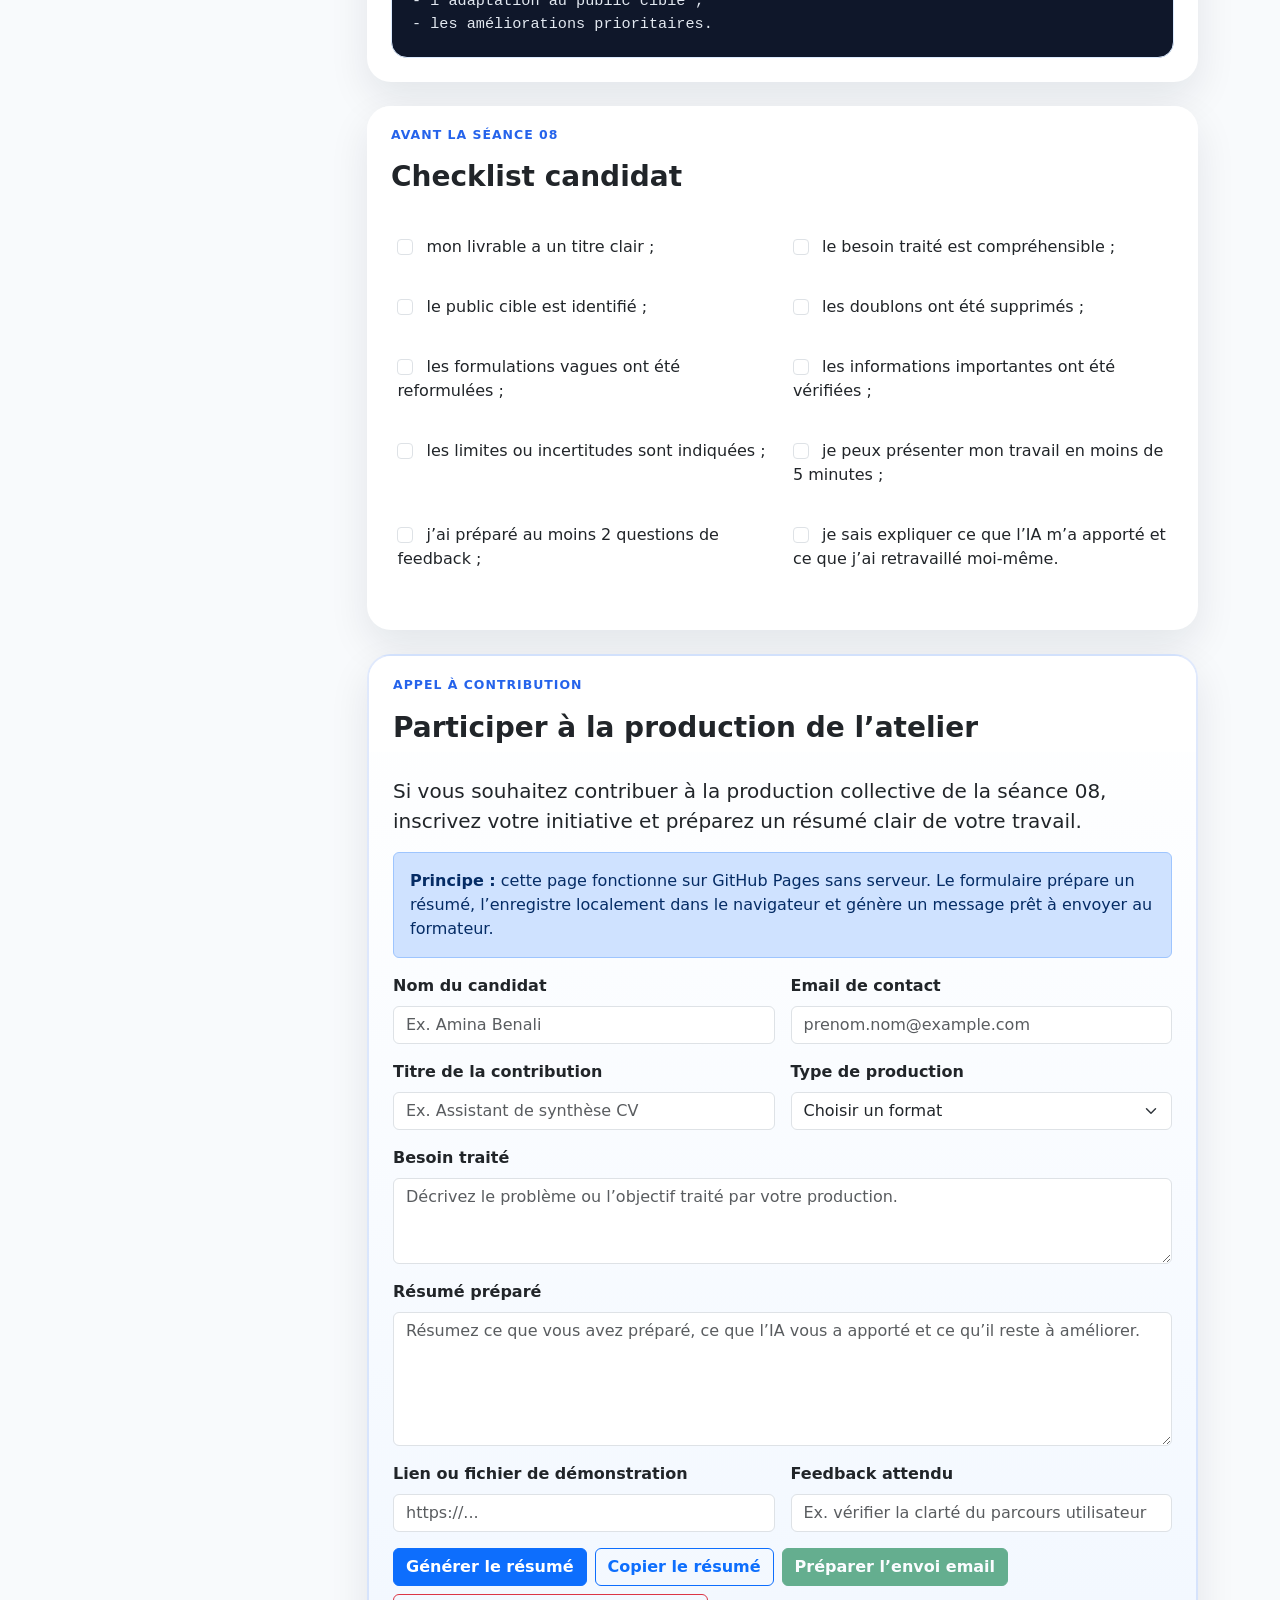
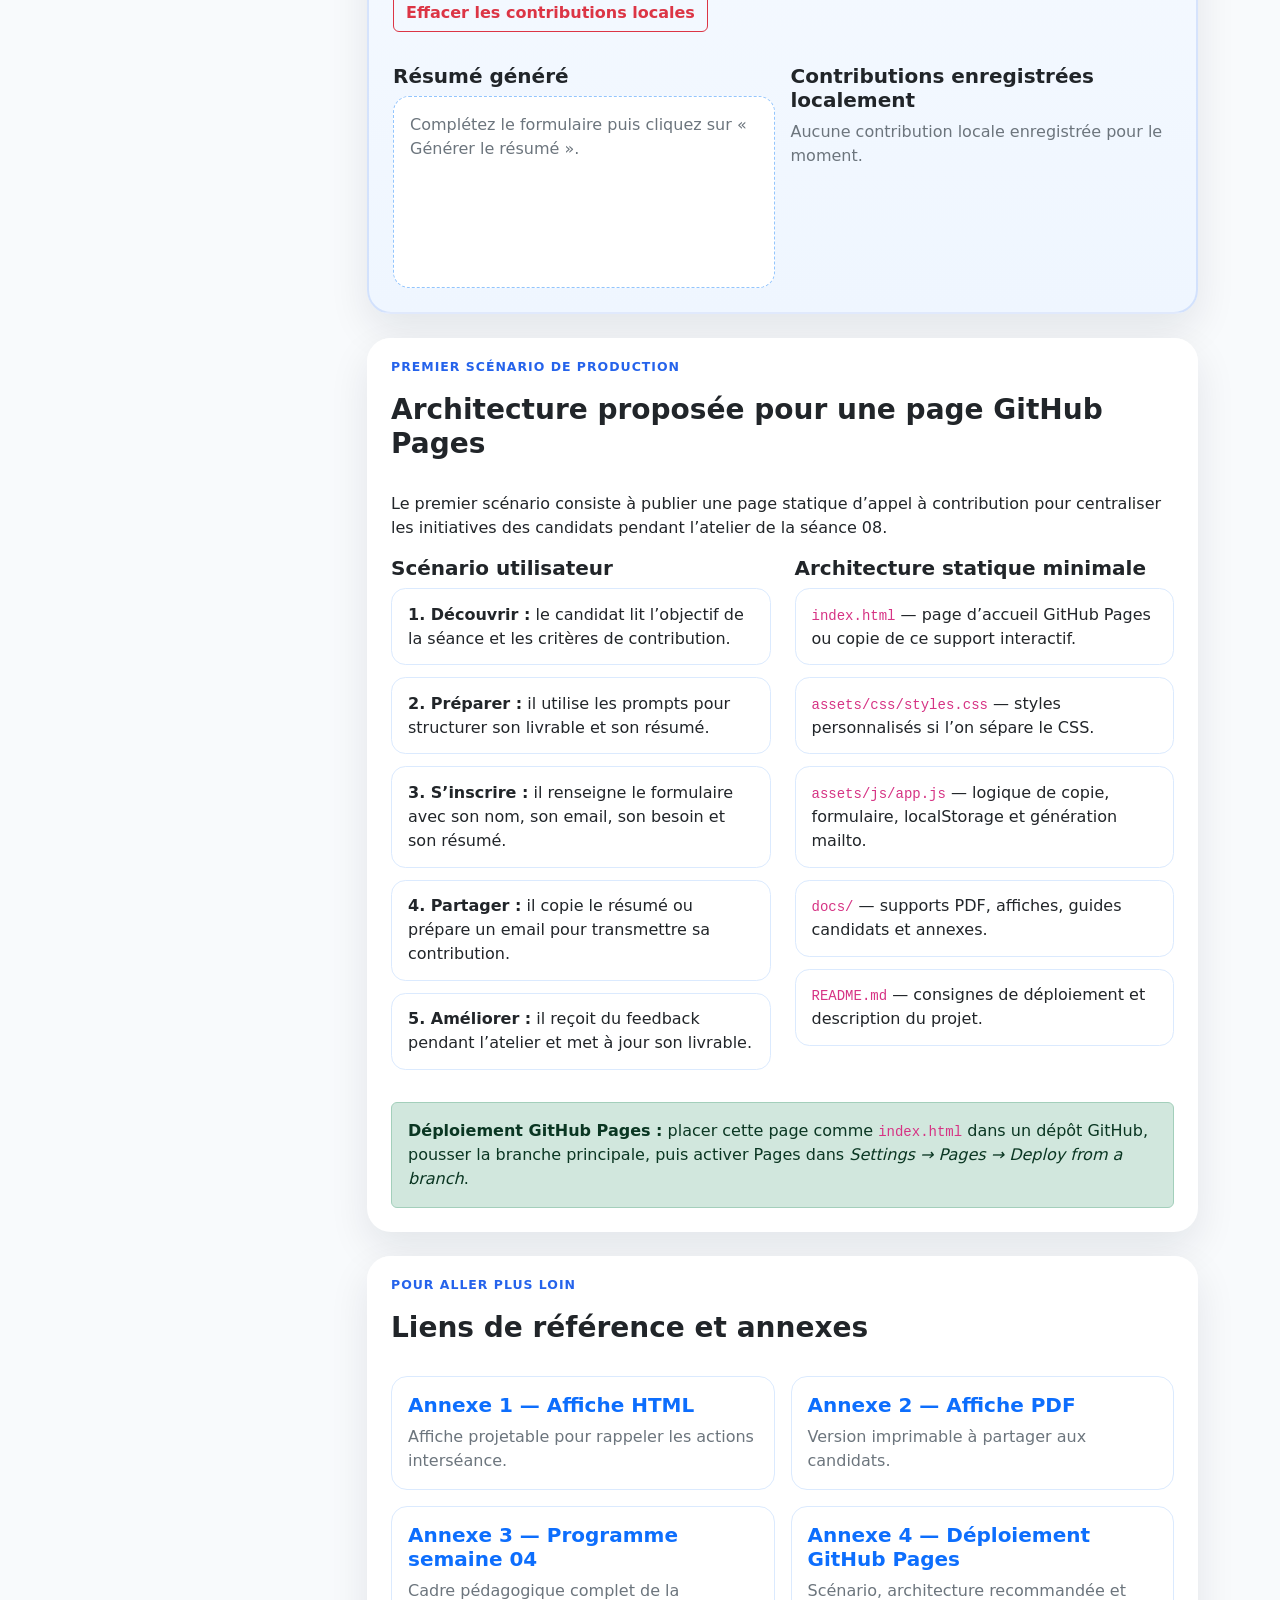
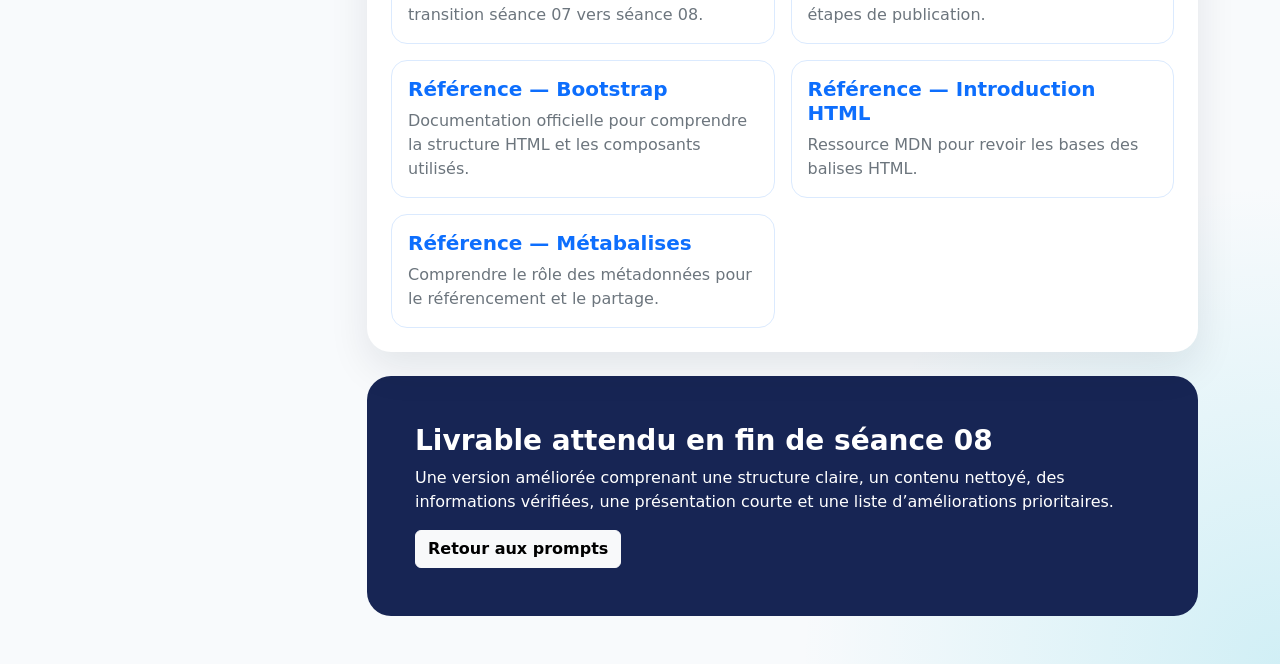
==== commit a5a06273: "Place l'affiche en introduction" ====
--- a/index.html
+++ b/index.html
@@ -89,6 +89,12 @@
       </div>
     </section>
 
+    <section class="intro-contribution mb-4" aria-label="Introduction appel à contribution">
+      <figure class="contribution-visual mb-0">
+        <img src="assets/img/appel-contribution-seance-08.png" alt="Affiche visuelle de l’appel à contribution séance 08">
+      </figure>
+    </section>
+
     <div class="row g-4">
       <aside class="col-lg-3">
         <nav class="sticky-nav card section-card p-3" aria-label="Navigation du support">
@@ -338,9 +344,6 @@
             <div class="alert alert-primary" role="note">
               <strong>Principe :</strong> cette page fonctionne sur GitHub Pages sans serveur. Le formulaire prépare un résumé, l’enregistre localement dans le navigateur et génère un message prêt à envoyer au formateur.
             </div>
-            <figure class="contribution-visual mb-4">
-              <img src="assets/img/appel-contribution-seance-08.png" alt="Affiche visuelle de l’appel à contribution séance 08">
-            </figure>
             <form id="contributionForm" class="row g-3">
               <div class="col-md-6">
                 <label class="form-label fw-bold" for="candidateName">Nom du candidat</label>
--- a/assets/css/styles.css
+++ b/assets/css/styles.css
@@ -325,6 +325,11 @@
       background: linear-gradient(180deg, #ffffff 0%, #eff6ff 100%);
     }
 
+    .intro-contribution {
+      max-width: 58rem;
+      margin-inline: auto;
+    }
+
     .contribution-visual {
       display: grid;
       place-items: center;
